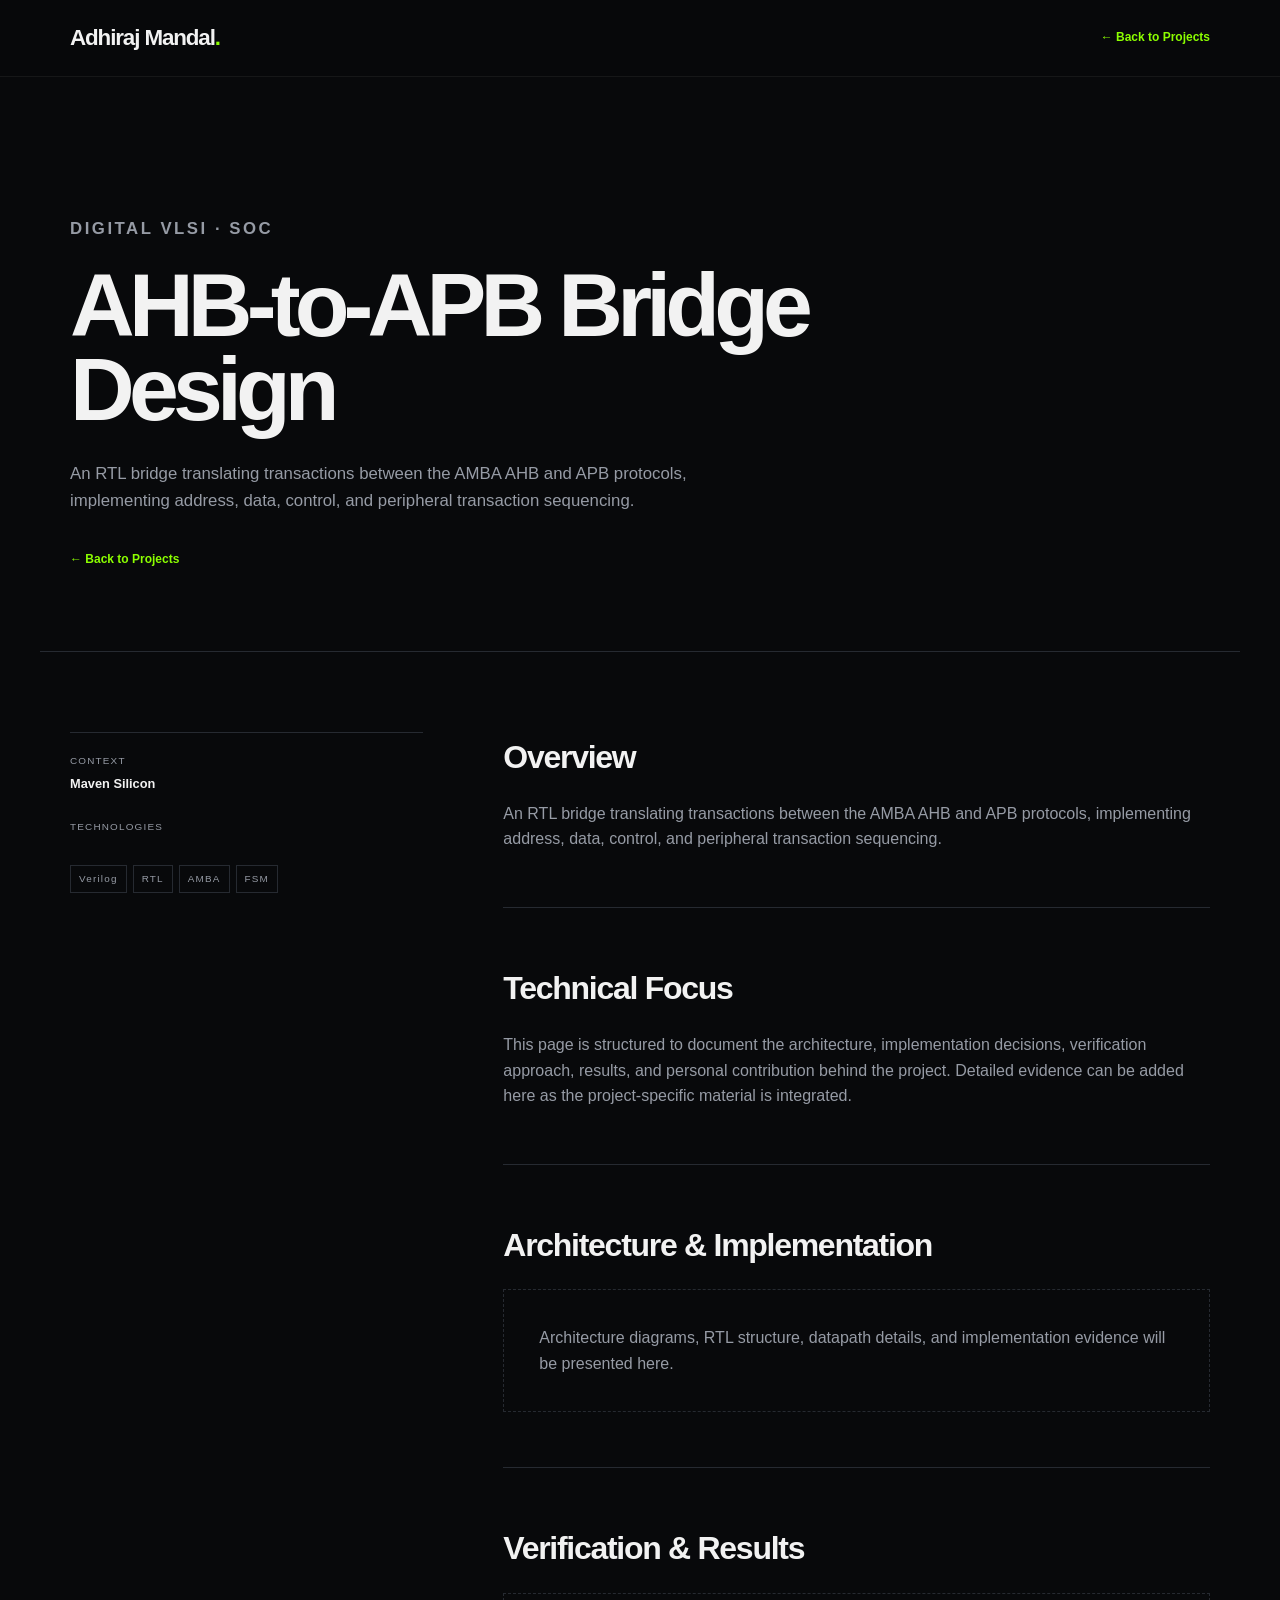
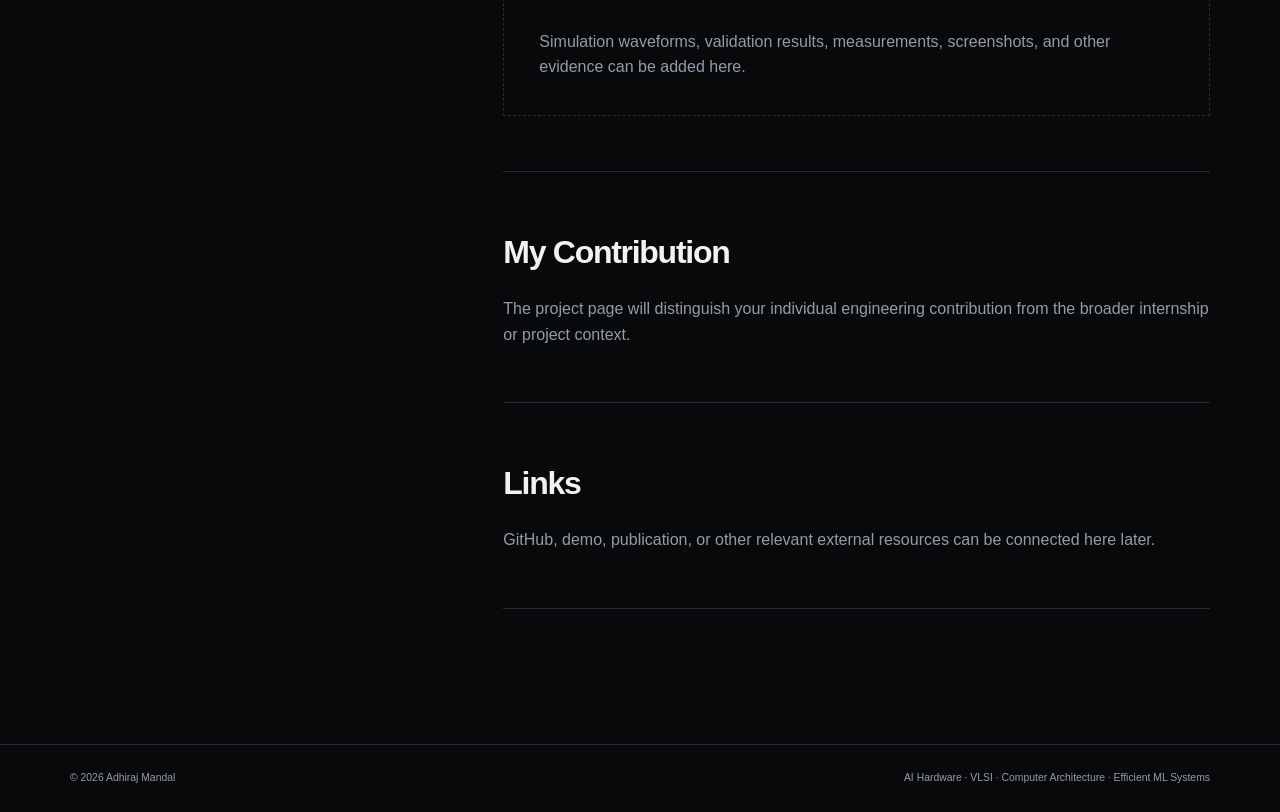
==== projects/ahb-apb-bridge.html @ ed6ca6e0 "Build final MS portfolio website" ====
<!DOCTYPE html><html lang="en"><head><meta charset="UTF-8"><meta name="viewport" content="width=device-width, initial-scale=1.0"><title>AHB-to-APB Bridge Design | Adhiraj Mandal</title><link rel="stylesheet" href="../style.css"></head><body><header class="navbar"><div class="nav-container"><a href="../index.html" class="logo">Adhiraj Mandal<span>.</span></a><a href="../index.html#projects" class="back-link" style="margin:0">← Back to Projects</a></div></header><main class="detail-main"><section class="detail-hero"><p class="detail-kicker">DIGITAL VLSI · SOC</p><h1>AHB-to-APB Bridge Design</h1><p>An RTL bridge translating transactions between the AMBA AHB and APB protocols, implementing address, data, control, and peripheral transaction sequencing.</p><a href="../index.html#projects" class="back-link">← Back to Projects</a></section><section class="detail-content"><div class="detail-grid"><aside class="detail-sidebar"><div><span>CONTEXT</span><strong>Maven Silicon</strong></div><div><span>TECHNOLOGIES</span><div class="project-tags"><span>Verilog</span><span>RTL</span><span>AMBA</span><span>FSM</span></div></div></aside><article class="detail-body"><section><h2>Overview</h2><p>An RTL bridge translating transactions between the AMBA AHB and APB protocols, implementing address, data, control, and peripheral transaction sequencing.</p></section><section><h2>Technical Focus</h2><p>This page is structured to document the architecture, implementation decisions, verification approach, results, and personal contribution behind the project. Detailed evidence can be added here as the project-specific material is integrated.</p></section><section><h2>Architecture & Implementation</h2><div class="placeholder-box">Architecture diagrams, RTL structure, datapath details, and implementation evidence will be presented here.</div></section><section><h2>Verification & Results</h2><div class="placeholder-box">Simulation waveforms, validation results, measurements, screenshots, and other evidence can be added here.</div></section><section><h2>My Contribution</h2><p>The project page will distinguish your individual engineering contribution from the broader internship or project context.</p></section><section><h2>Links</h2><p>GitHub, demo, publication, or other relevant external resources can be connected here later.</p></section></article></div></section></main><footer><div class="footer-container"><p>© 2026 Adhiraj Mandal</p><p>AI Hardware · VLSI · Computer Architecture · Efficient ML Systems</p></div></footer></body></html>
---- style.css ----
:root{--bg:#08090b;--surface:#101216;--surface-light:#16191e;--text:#f2f2f2;--muted:#969ba5;--border:#262a31;--accent:#8cff00;--max-width:1200px}*{margin:0;padding:0;box-sizing:border-box}html{scroll-behavior:smooth}body{background:var(--bg);color:var(--text);font-family:Arial,Helvetica,sans-serif;line-height:1.6}a{color:inherit;text-decoration:none}button{font:inherit}.navbar{position:fixed;top:0;width:100%;z-index:1000;background:rgba(8,9,11,.85);backdrop-filter:blur(12px);border-bottom:1px solid rgba(255,255,255,.06)}.nav-container{max-width:var(--max-width);margin:auto;height:76px;display:flex;align-items:center;justify-content:space-between;padding:0 30px}.logo{font-size:1.4rem;font-weight:800;letter-spacing:-.05em}.logo span{color:var(--accent)}.nav-links{display:flex;gap:30px}.nav-links a{color:var(--muted);font-size:.85rem;transition:color .2s ease}.nav-links a:hover{color:var(--text)}.menu-toggle{display:none;background:none;border:none;color:var(--text);font-size:1.5rem;cursor:pointer}.hero{min-height:100vh;position:relative;display:flex;align-items:center;overflow:hidden;padding:120px 30px 80px}.hero-grid{position:absolute;inset:0;opacity:.12;background-image:linear-gradient(var(--border) 1px,transparent 1px),linear-gradient(90deg,var(--border) 1px,transparent 1px);background-size:60px 60px;mask-image:linear-gradient(to bottom,black,transparent 90%)}.hero-content{max-width:var(--max-width);width:100%;margin:auto;position:relative;z-index:2}.eyebrow{color:var(--accent);font-size:.75rem;font-weight:700;letter-spacing:.16em;margin-bottom:25px}.hero h1{max-width:950px;font-size:clamp(4rem,9vw,8.5rem);line-height:.92;letter-spacing:-.07em;font-weight:800}.hero h1 span{color:var(--accent)}.hero-description{max-width:650px;margin-top:35px;color:var(--muted);font-size:1.1rem}.hero-buttons{display:flex;gap:15px;margin-top:35px}.btn{display:inline-flex;align-items:center;justify-content:center;padding:13px 22px;border:1px solid var(--border);font-size:.85rem;font-weight:700;transition:background .2s ease,color .2s ease,transform .2s ease}.btn:hover{transform:translateY(-2px)}.btn-primary{background:var(--accent);color:#050505;border-color:var(--accent)}.btn-primary:hover{background:#a4ff33}.btn-secondary{background:transparent}.btn-secondary:hover{background:var(--surface-light)}.hero-tags{display:flex;flex-wrap:wrap;gap:8px;margin-top:45px}.hero-tags span{padding:6px 11px;border:1px solid var(--border);color:var(--muted);font-size:.72rem}.scroll-indicator{position:absolute;bottom:35px;right:30px;display:flex;align-items:center;gap:12px;color:var(--muted);font-size:.65rem;letter-spacing:.12em}.scroll-line{width:50px;height:1px;background:var(--border)}.section{max-width:var(--max-width);margin:auto;padding:130px 30px}.section-label{display:flex;align-items:center;gap:12px;color:var(--muted);font-size:.7rem;font-weight:700;letter-spacing:.15em;margin-bottom:55px}.section-label span{color:var(--accent)}.section-header{max-width:850px;margin-bottom:60px}.section-header h2,.about-heading h2{font-size:clamp(2.5rem,5vw,5rem);line-height:1;letter-spacing:-.055em}.section-header h2 span,.about-heading h2 span{color:var(--accent)}.section-header p{color:var(--muted);margin-top:25px;max-width:650px}.about-content{display:grid;grid-template-columns:1.2fr 1fr;gap:100px}.about-text{color:var(--muted);max-width:560px}.about-text p{margin-bottom:25px}.projects-grid{display:grid;grid-template-columns:repeat(3,1fr);gap:15px}.project-card{min-height:500px;padding:30px;background:var(--surface);border:1px solid var(--border);display:flex;flex-direction:column;cursor:pointer;transition:transform .25s ease,border-color .25s ease,background .25s ease}.project-card:hover{transform:translateY(-5px);border-color:#444a53;background:var(--surface-light)}.project-number{color:var(--muted);font-size:.7rem;margin-bottom:55px}.project-category{color:var(--accent);font-size:.65rem;font-weight:700;letter-spacing:.12em;margin-bottom:15px}.project-card h3{font-size:1.8rem;line-height:1.05;letter-spacing:-.04em}.project-card p{color:var(--muted);margin-top:18px;font-size:.9rem}.project-tags{display:flex;flex-wrap:wrap;gap:6px;margin-top:auto;padding-top:30px}.project-tags span{padding:5px 8px;border:1px solid var(--border);color:var(--muted);font-size:.65rem}.project-footer{display:flex;justify-content:space-between;align-items:center;gap:10px;margin-top:25px;color:var(--muted);font-size:.68rem}.text-link{color:var(--text);font-size:.75rem;font-weight:700}.project-card:hover .text-link{color:var(--accent)}.research-section{max-width:none;border-top:1px solid var(--border);border-bottom:1px solid var(--border);padding-left:max(30px,calc((100vw - var(--max-width))/2 + 30px));padding-right:max(30px,calc((100vw - var(--max-width))/2 + 30px))}.research-list{display:flex;flex-direction:column}.research-entry{display:grid;grid-template-columns:1fr 1fr;gap:100px;padding:80px 0;border-top:1px solid var(--border)}.research-entry:first-child{border-top:0}.research-kicker,.experience-kicker{color:var(--muted);font-size:.7rem;font-weight:700;letter-spacing:.14em;margin-bottom:15px}.research-intro h2{font-size:clamp(4rem,8vw,8rem);line-height:.9;letter-spacing:-.07em}.research-intro h2 span{color:var(--accent)}.research-intro h3{max-width:650px;margin-top:25px;font-size:1.4rem;line-height:1.2}.research-details{max-width:550px}.research-details>p{color:var(--muted);margin-bottom:40px}.research-meta{display:grid;grid-template-columns:repeat(3,1fr);gap:20px;margin-bottom:40px}.research-meta div{display:flex;flex-direction:column;gap:6px}.research-meta span{color:var(--muted);font-size:.6rem;letter-spacing:.1em}.research-meta strong{font-size:.75rem}.research-actions{display:flex;align-items:center;gap:25px;flex-wrap:wrap}.publication-note{color:var(--muted);font-size:.68rem}.timeline{border-top:1px solid var(--border)}.timeline-item{display:grid;grid-template-columns:100px 30px 1fr;gap:20px;padding:45px 0;border-bottom:1px solid var(--border)}.timeline-year{color:var(--muted);font-size:.72rem;font-weight:700}.timeline-marker{position:relative}.timeline-marker:before{content:"";position:absolute;top:7px;left:8px;width:7px;height:7px;background:var(--accent)}.timeline-marker:after{content:"";position:absolute;top:14px;bottom:-66px;left:11px;width:1px;background:var(--border)}.timeline-item:last-child .timeline-marker:after{display:none}.timeline-content{max-width:800px}.timeline-content h3{font-size:2rem;line-height:1;letter-spacing:-.04em}.timeline-content>p:not(.experience-kicker){color:var(--muted);margin-top:18px}.experience-projects{display:flex;flex-wrap:wrap;gap:15px;margin-top:25px}.experience-projects a{color:var(--text);font-size:.72rem;border-bottom:1px solid var(--border);padding-bottom:4px}.experience-projects a:hover{color:var(--accent);border-color:var(--accent)}.academic-profile{display:grid;grid-template-columns:repeat(4,1fr);border-top:1px solid var(--border);border-bottom:1px solid var(--border);margin-bottom:55px}.metric{padding:35px 25px;border-right:1px solid var(--border)}.metric:last-child{border-right:0}.metric strong{display:block;font-size:3.2rem;line-height:1;letter-spacing:-.06em}.metric strong span{font-size:1.4rem;color:var(--muted)}.metric label{display:block;margin-top:18px;color:var(--accent);font-size:.7rem;font-weight:700;letter-spacing:.12em}.metric small{display:block;margin-top:6px;color:var(--muted);font-size:.68rem}.achievement-list{border-top:1px solid var(--border)}.achievement-row{display:grid;grid-template-columns:70px 1fr;gap:20px;padding:28px 0;border-bottom:1px solid var(--border)}.achievement-row>span{color:var(--accent);font-size:.7rem}.achievement-row h3{font-size:1.25rem}.achievement-row p{color:var(--muted);font-size:.82rem;margin-top:5px}.contact-section{min-height:80vh;display:flex;flex-direction:column;justify-content:center}.contact-content{max-width:900px}.contact-kicker{color:var(--accent);font-size:.7rem;font-weight:700;letter-spacing:.15em;margin-bottom:25px}.contact-content h2{font-size:clamp(3rem,7vw,7rem);line-height:.95;letter-spacing:-.065em}.contact-content h2 span{color:var(--accent)}.contact-content>p:not(.contact-kicker){max-width:600px;color:var(--muted);margin-top:30px}.contact-links{display:flex;gap:35px;margin-top:45px}.contact-link{font-size:.8rem;font-weight:700;border-bottom:1px solid var(--border);padding-bottom:5px;transition:color .2s ease}.contact-link:hover{color:var(--accent)}footer{border-top:1px solid var(--border)}.footer-container{max-width:var(--max-width);margin:auto;padding:25px 30px;display:flex;justify-content:space-between;color:var(--muted);font-size:.65rem}.section{opacity:0;transform:translateY(20px);transition:opacity .7s ease,transform .7s ease}.section.visible{opacity:1;transform:none}
/* detail pages */.detail-main{padding-top:76px}.detail-hero{max-width:var(--max-width);margin:auto;padding:110px 30px 80px;border-bottom:1px solid var(--border)}.detail-kicker{color:var(--accent);font-size:.7rem;font-weight:700;letter-spacing:.15em;margin-bottom:20px}.detail-hero h1{max-width:1000px;font-size:clamp(3.2rem,7vw,7rem);line-height:.94;letter-spacing:-.065em}.detail-hero p{max-width:720px;color:var(--muted);font-size:1.05rem;margin-top:30px}.detail-content{max-width:var(--max-width);margin:auto;padding:80px 30px}.detail-grid{display:grid;grid-template-columns:1fr 2fr;gap:80px}.detail-sidebar{border-top:1px solid var(--border);padding-top:20px}.detail-sidebar div{margin-bottom:25px}.detail-sidebar span{display:block;color:var(--muted);font-size:.62rem;letter-spacing:.12em}.detail-sidebar strong{display:block;margin-top:5px;font-size:.8rem}.detail-body section{padding:0 0 55px;margin-bottom:55px;border-bottom:1px solid var(--border)}.detail-body h2{font-size:2rem;letter-spacing:-.04em;margin-bottom:18px}.detail-body p,.detail-body li{color:var(--muted)}.detail-body ul{padding-left:20px}.back-link{display:inline-block;margin-top:35px;color:var(--accent);font-size:.75rem;font-weight:700}.placeholder-box{padding:35px;border:1px dashed var(--border);color:var(--muted)}
@media(max-width:900px){.nav-links{display:none;position:absolute;top:76px;left:0;right:0;background:rgba(8,9,11,.97);padding:25px 30px;border-bottom:1px solid var(--border);flex-direction:column;gap:18px}.nav-links.mobile-open{display:flex}.menu-toggle{display:block}.about-content,.research-entry,.detail-grid{grid-template-columns:1fr;gap:50px}.projects-grid{grid-template-columns:1fr}.project-card{min-height:400px}.academic-profile{grid-template-columns:1fr 1fr}.metric:nth-child(2){border-right:0}.metric{border-bottom:1px solid var(--border)}.timeline-item{grid-template-columns:65px 25px 1fr}.research-meta{grid-template-columns:1fr}.footer-container{gap:10px;flex-direction:column}}
@media(max-width:600px){.nav-container{padding:0 20px}.hero{padding-left:20px;padding-right:20px}.hero h1{font-size:clamp(3.3rem,15vw,5rem)}.hero-buttons{flex-direction:column;align-items:stretch}.section{padding:90px 20px}.section-label{margin-bottom:40px}.contact-links{flex-direction:column;gap:20px;align-items:flex-start}.footer-container{padding-left:20px;padding-right:20px}.scroll-indicator{display:none}.academic-profile{grid-template-columns:1fr}.metric{border-right:0}.timeline-item{grid-template-columns:1fr;padding:35px 0}.timeline-marker{display:none}.timeline-year{margin-bottom:-8px}.detail-hero,.detail-content{padding-left:20px;padding-right:20px}}
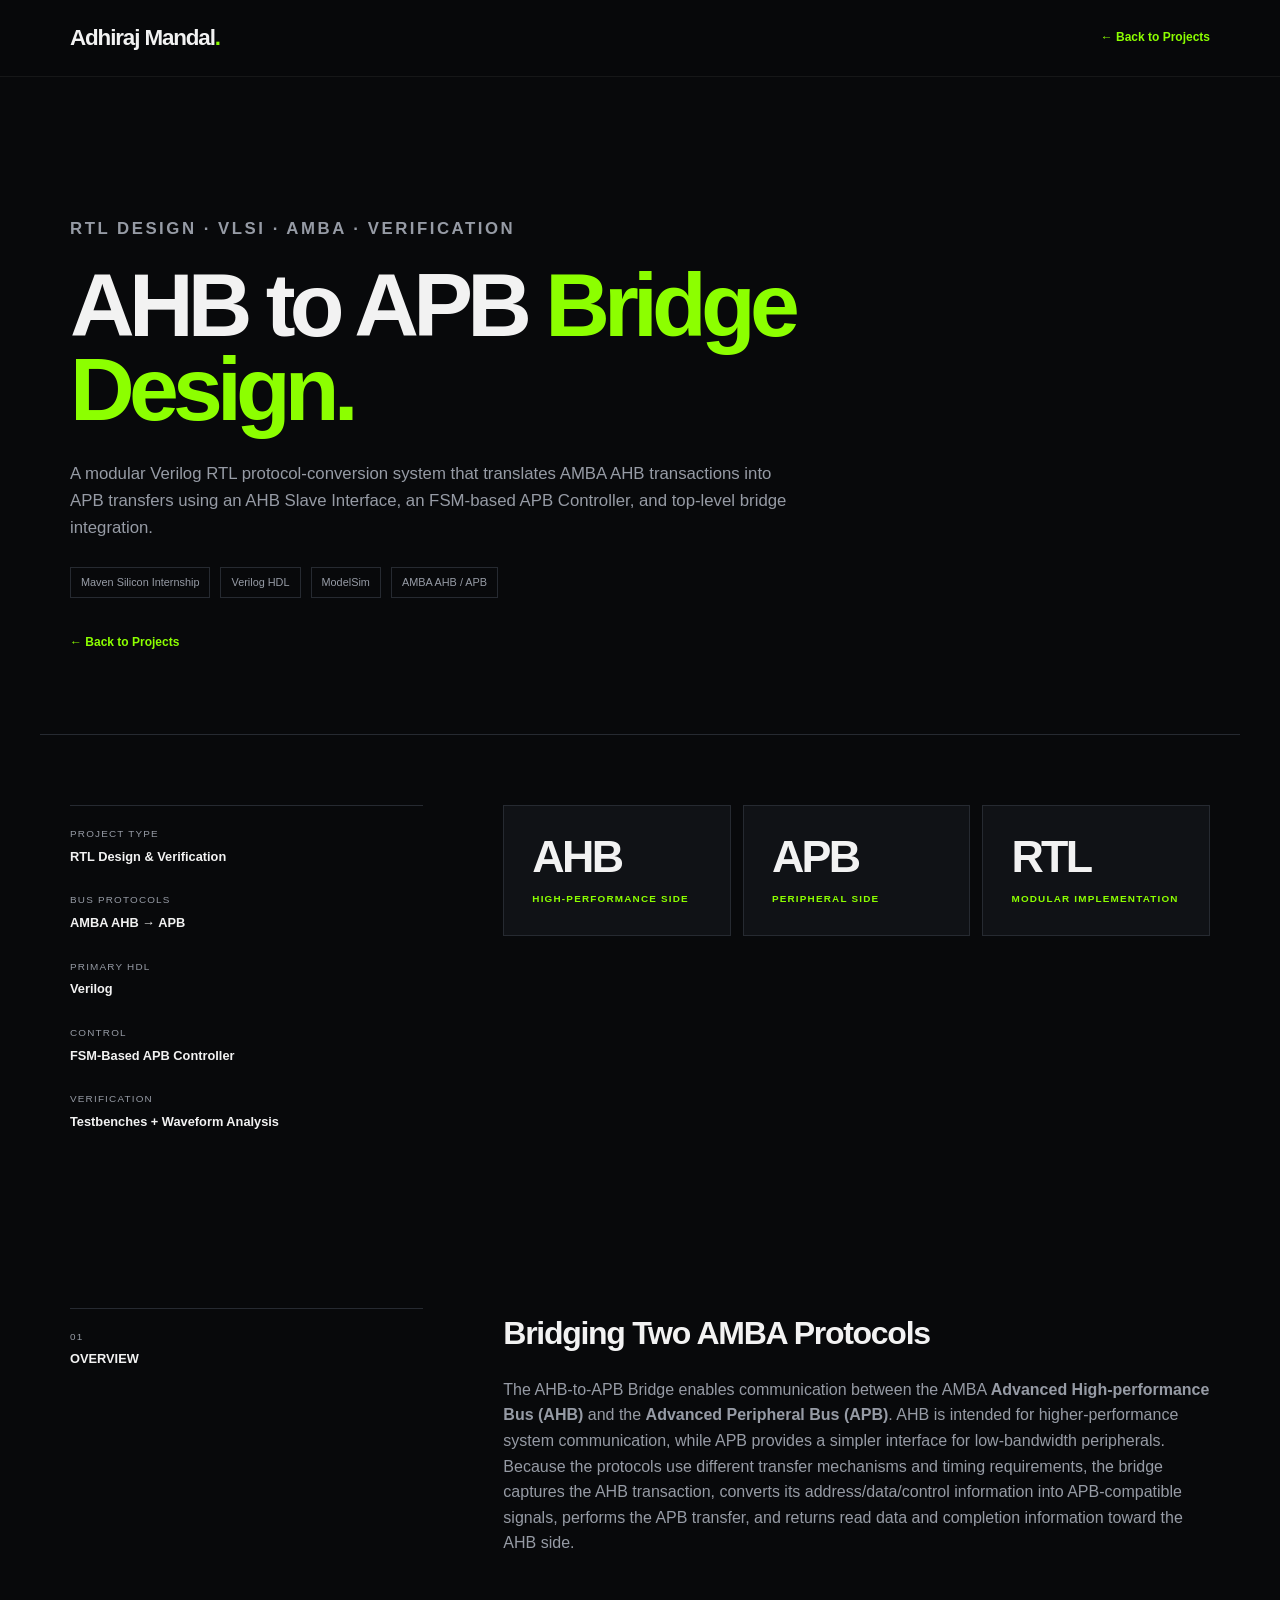
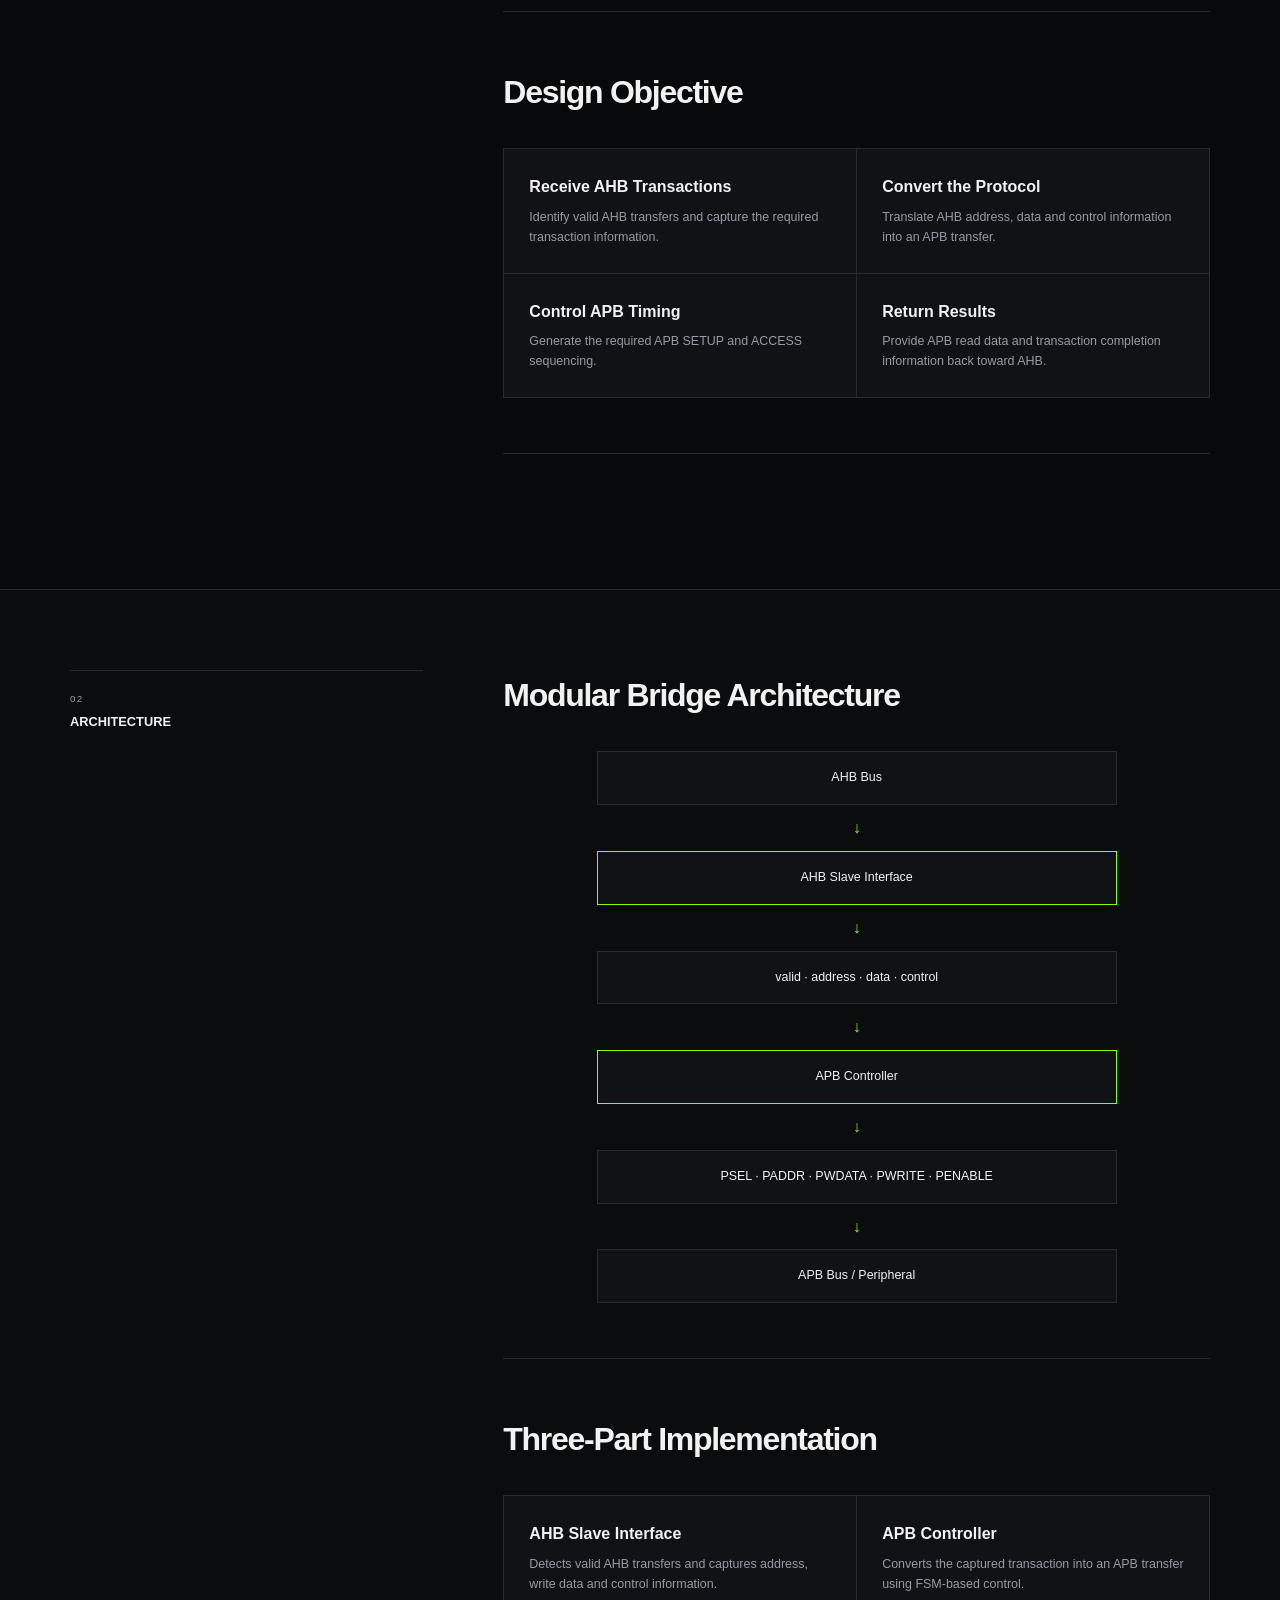
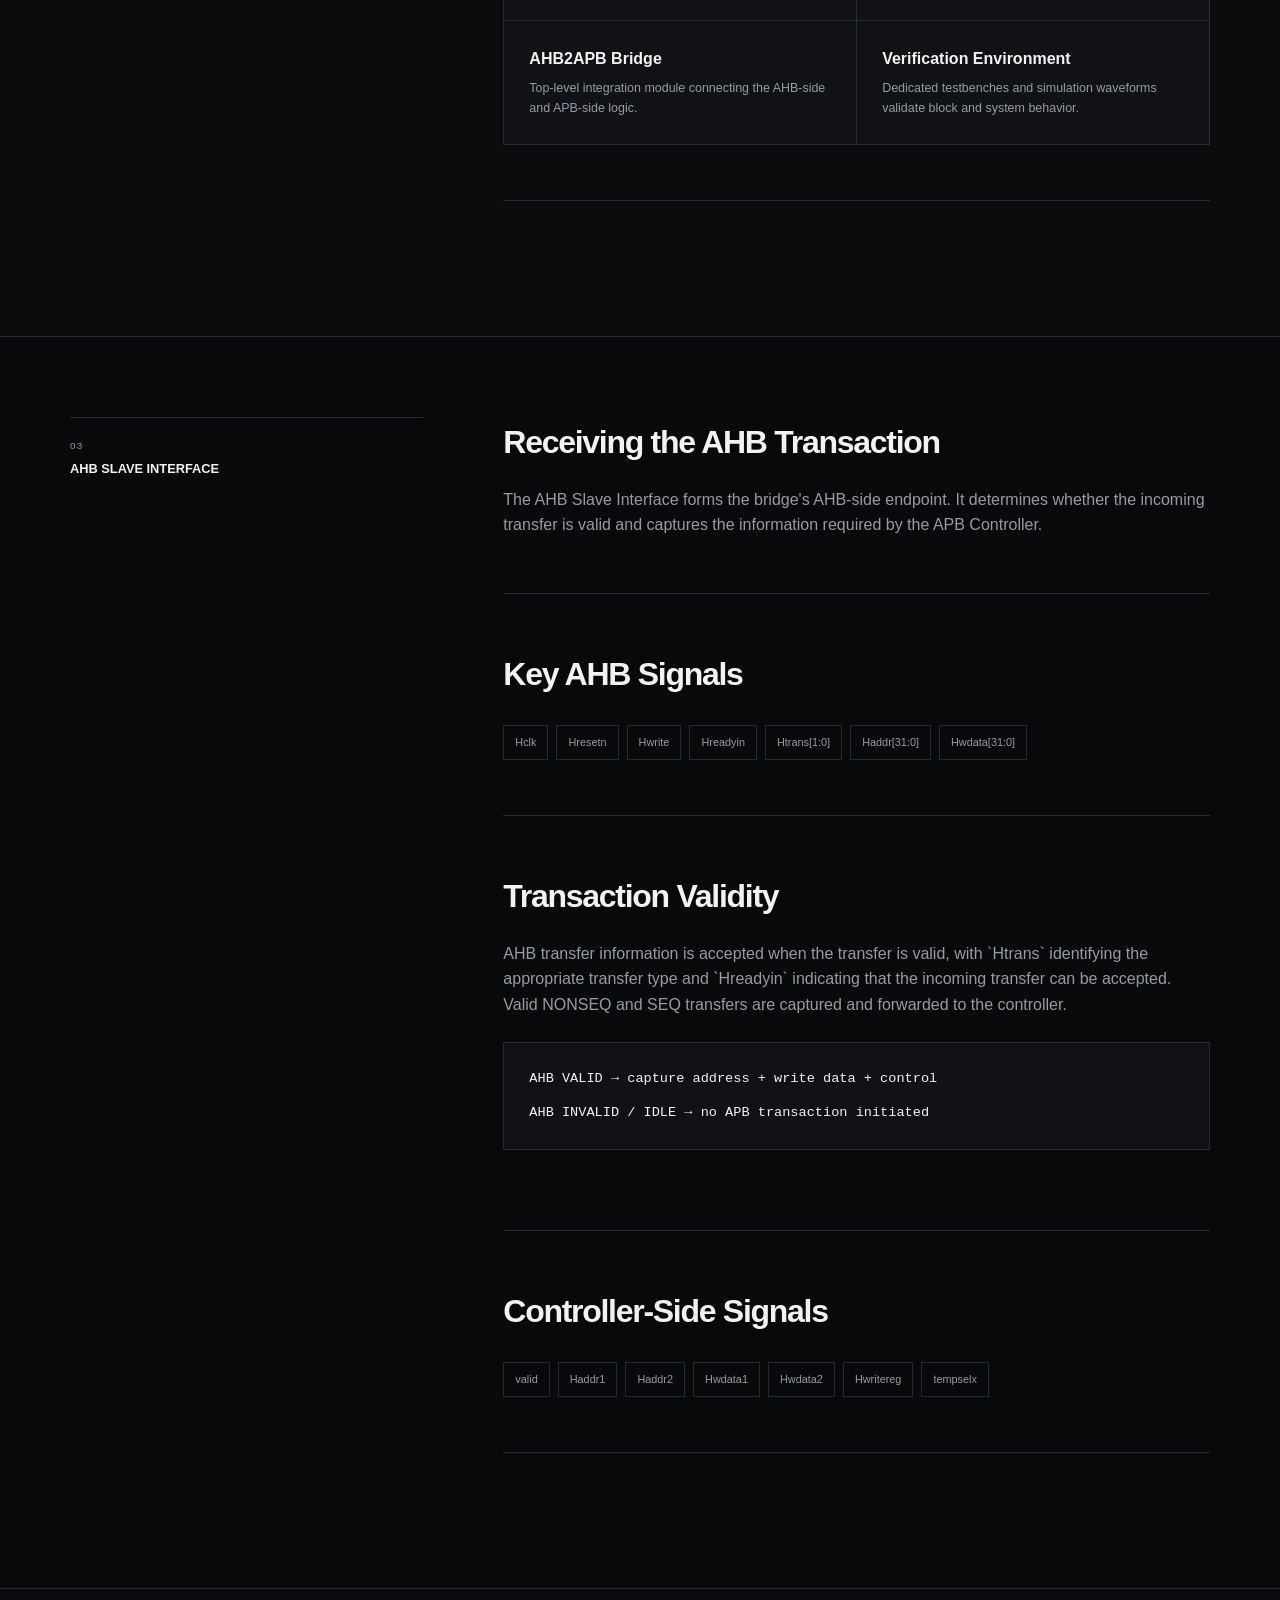
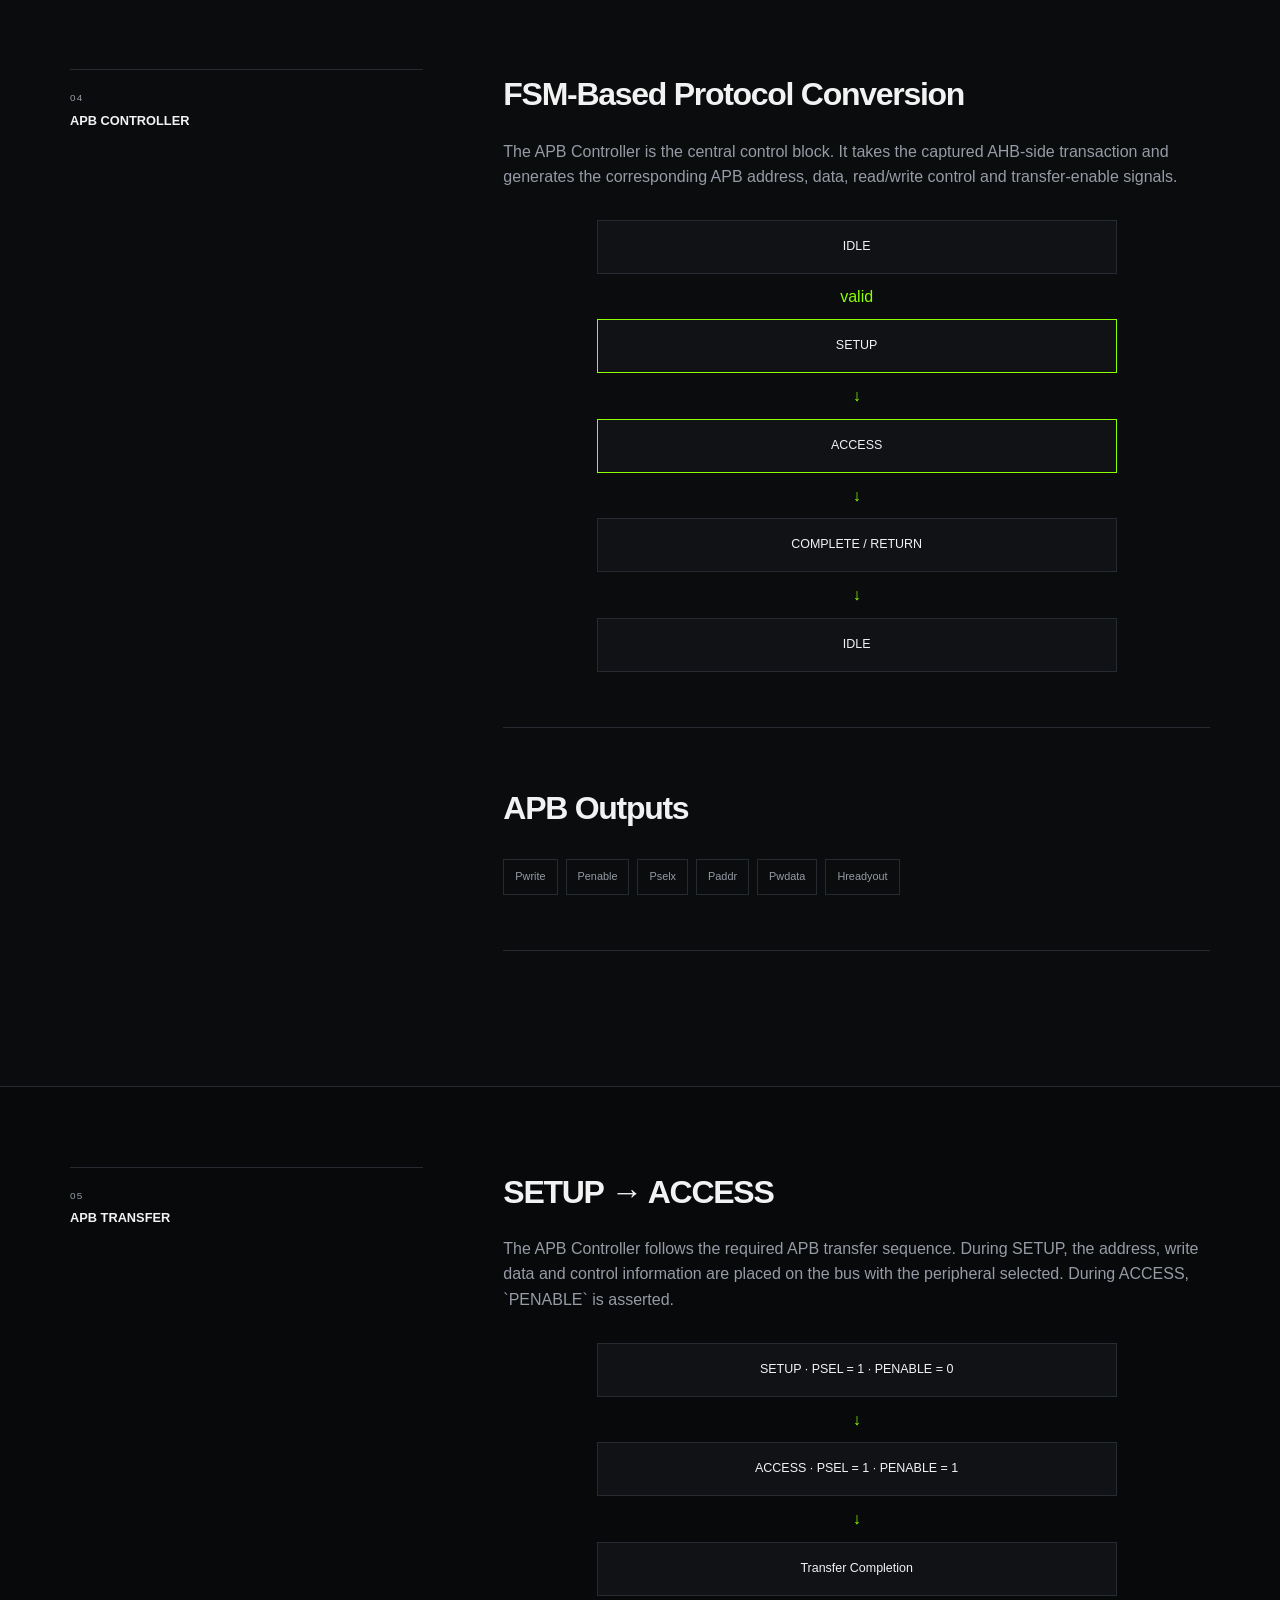
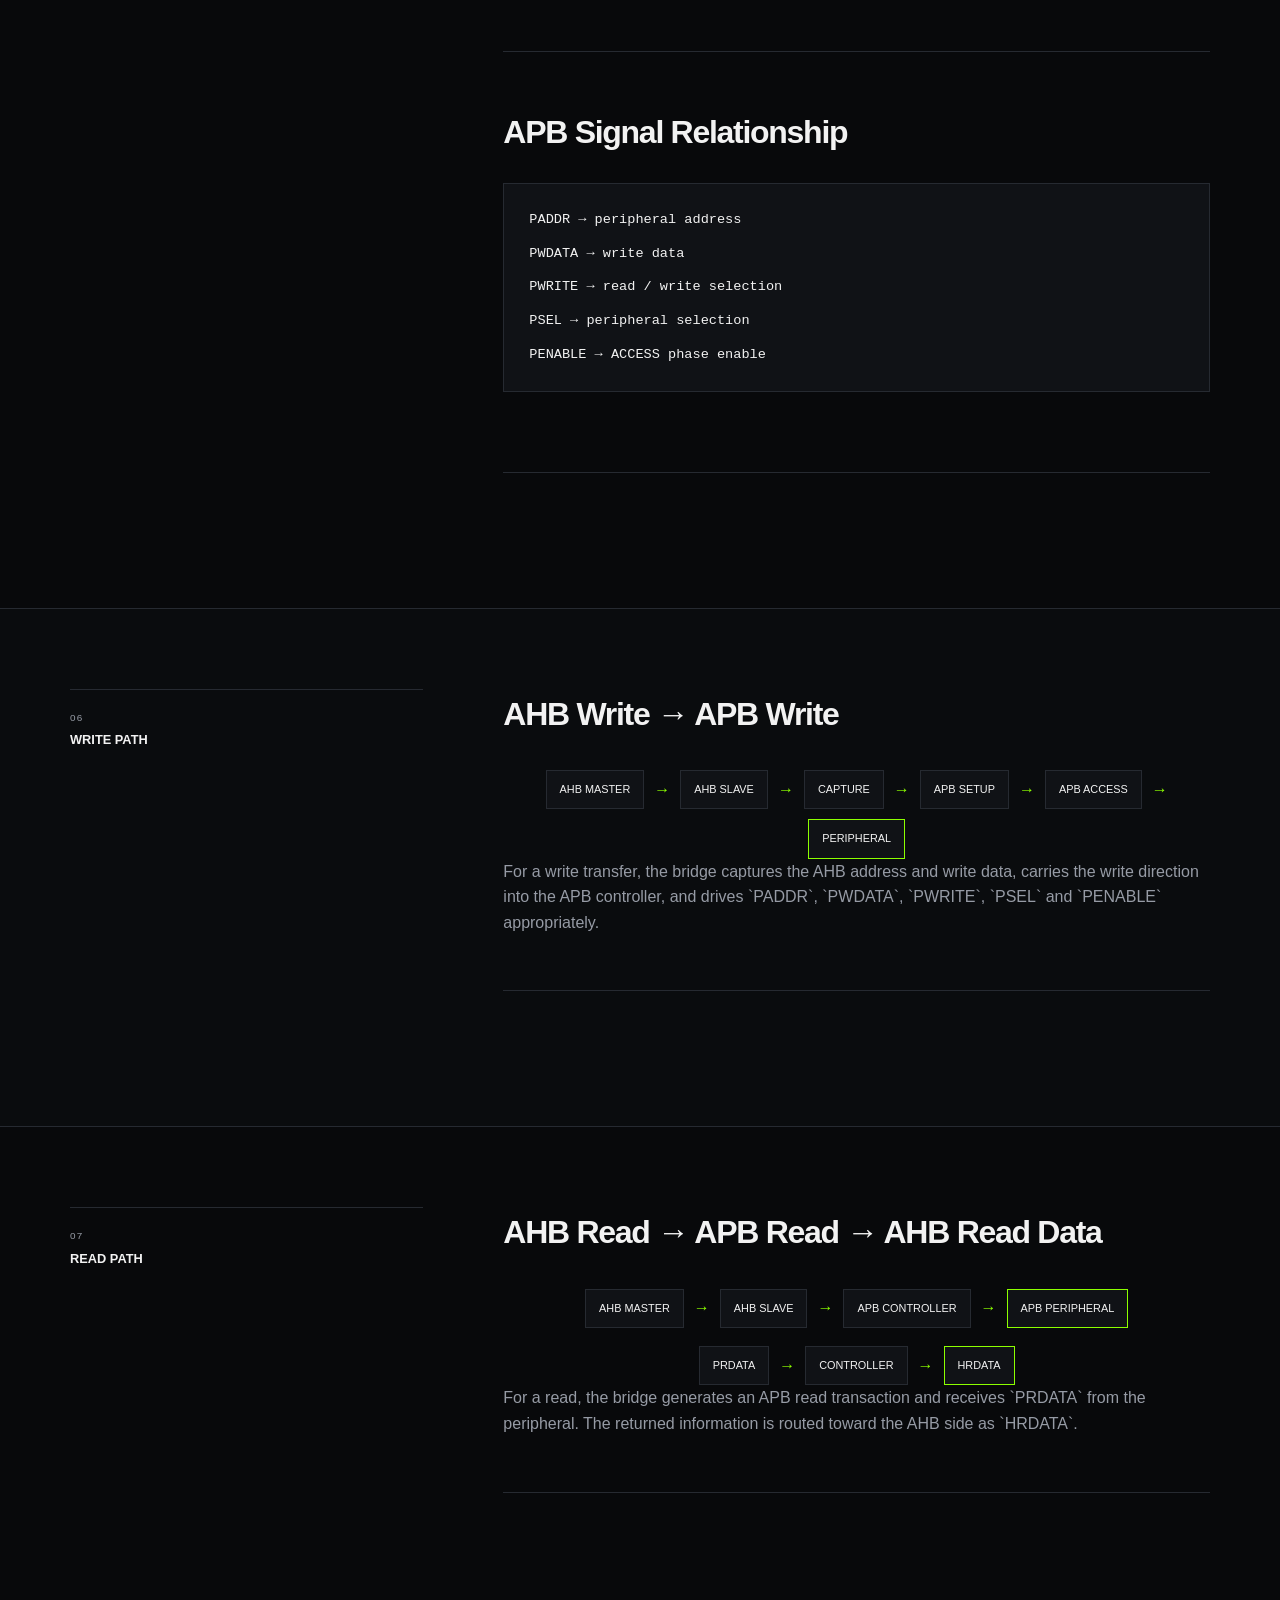
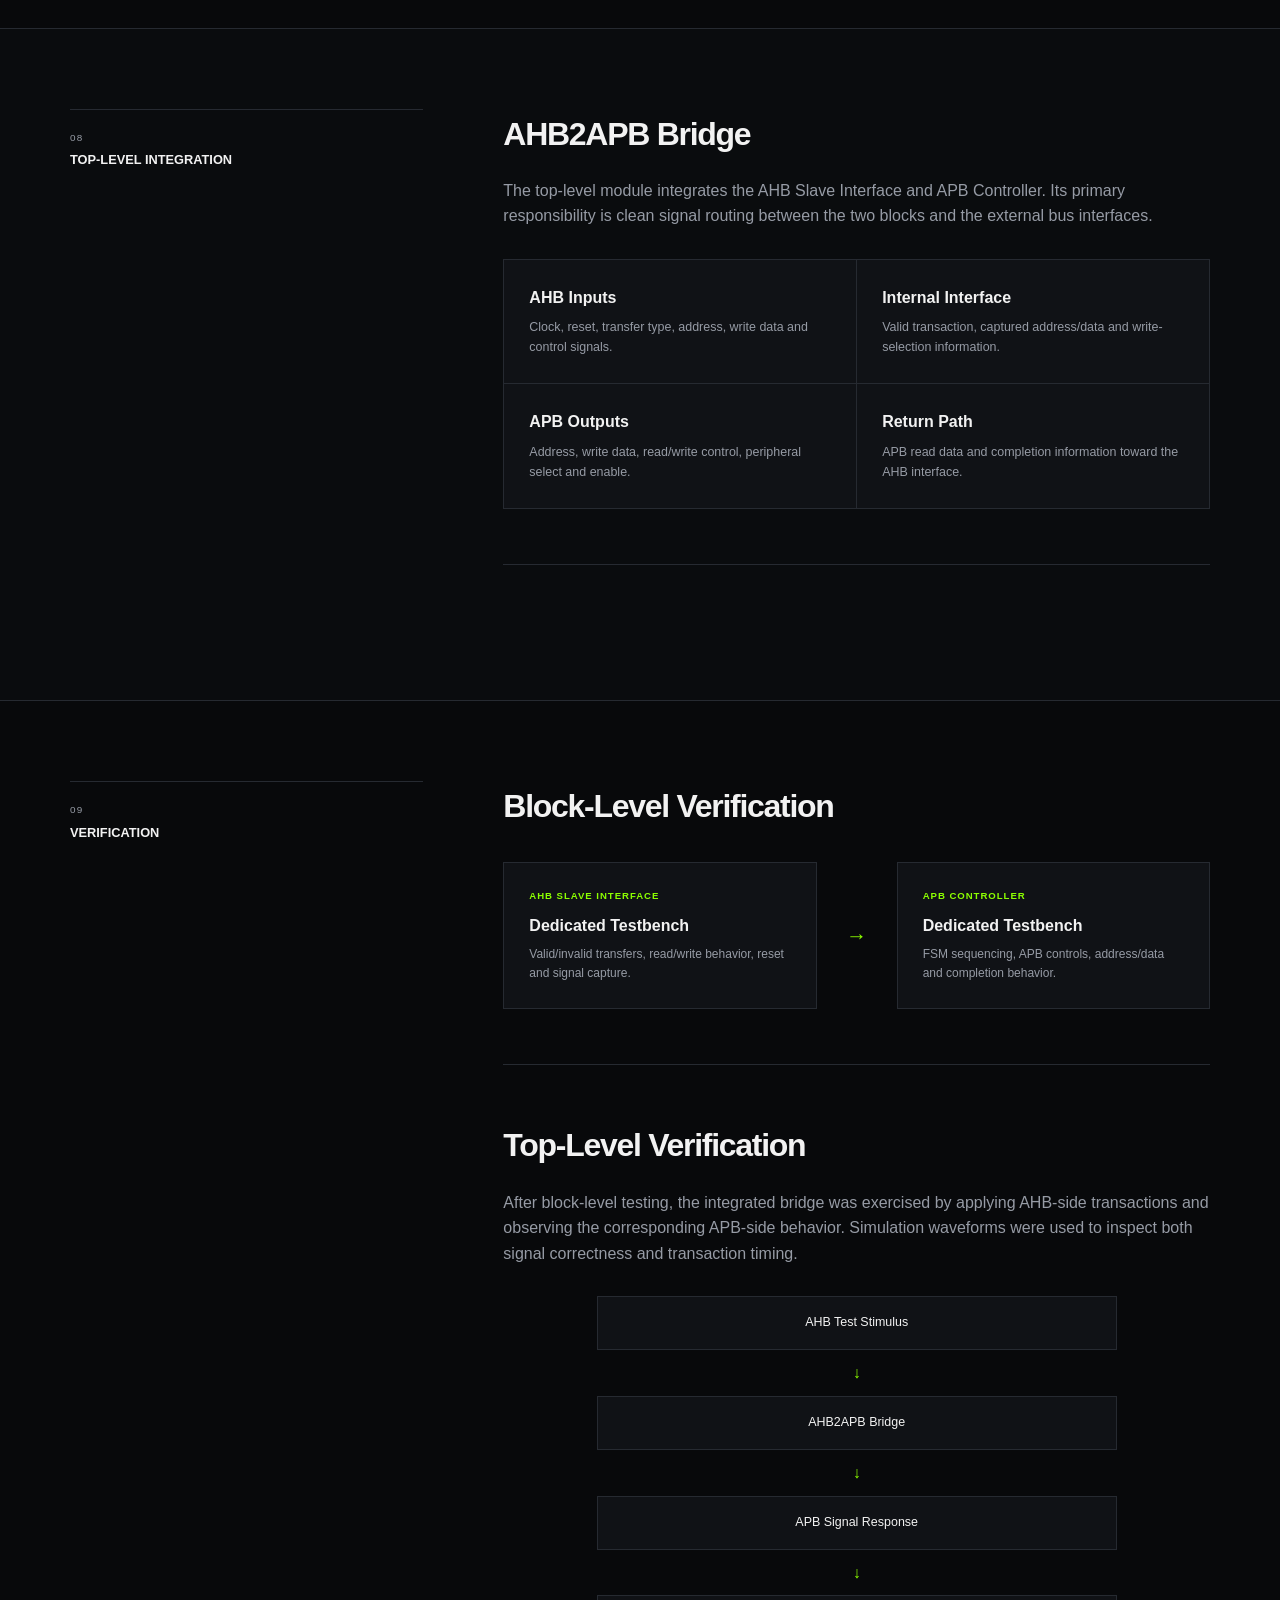
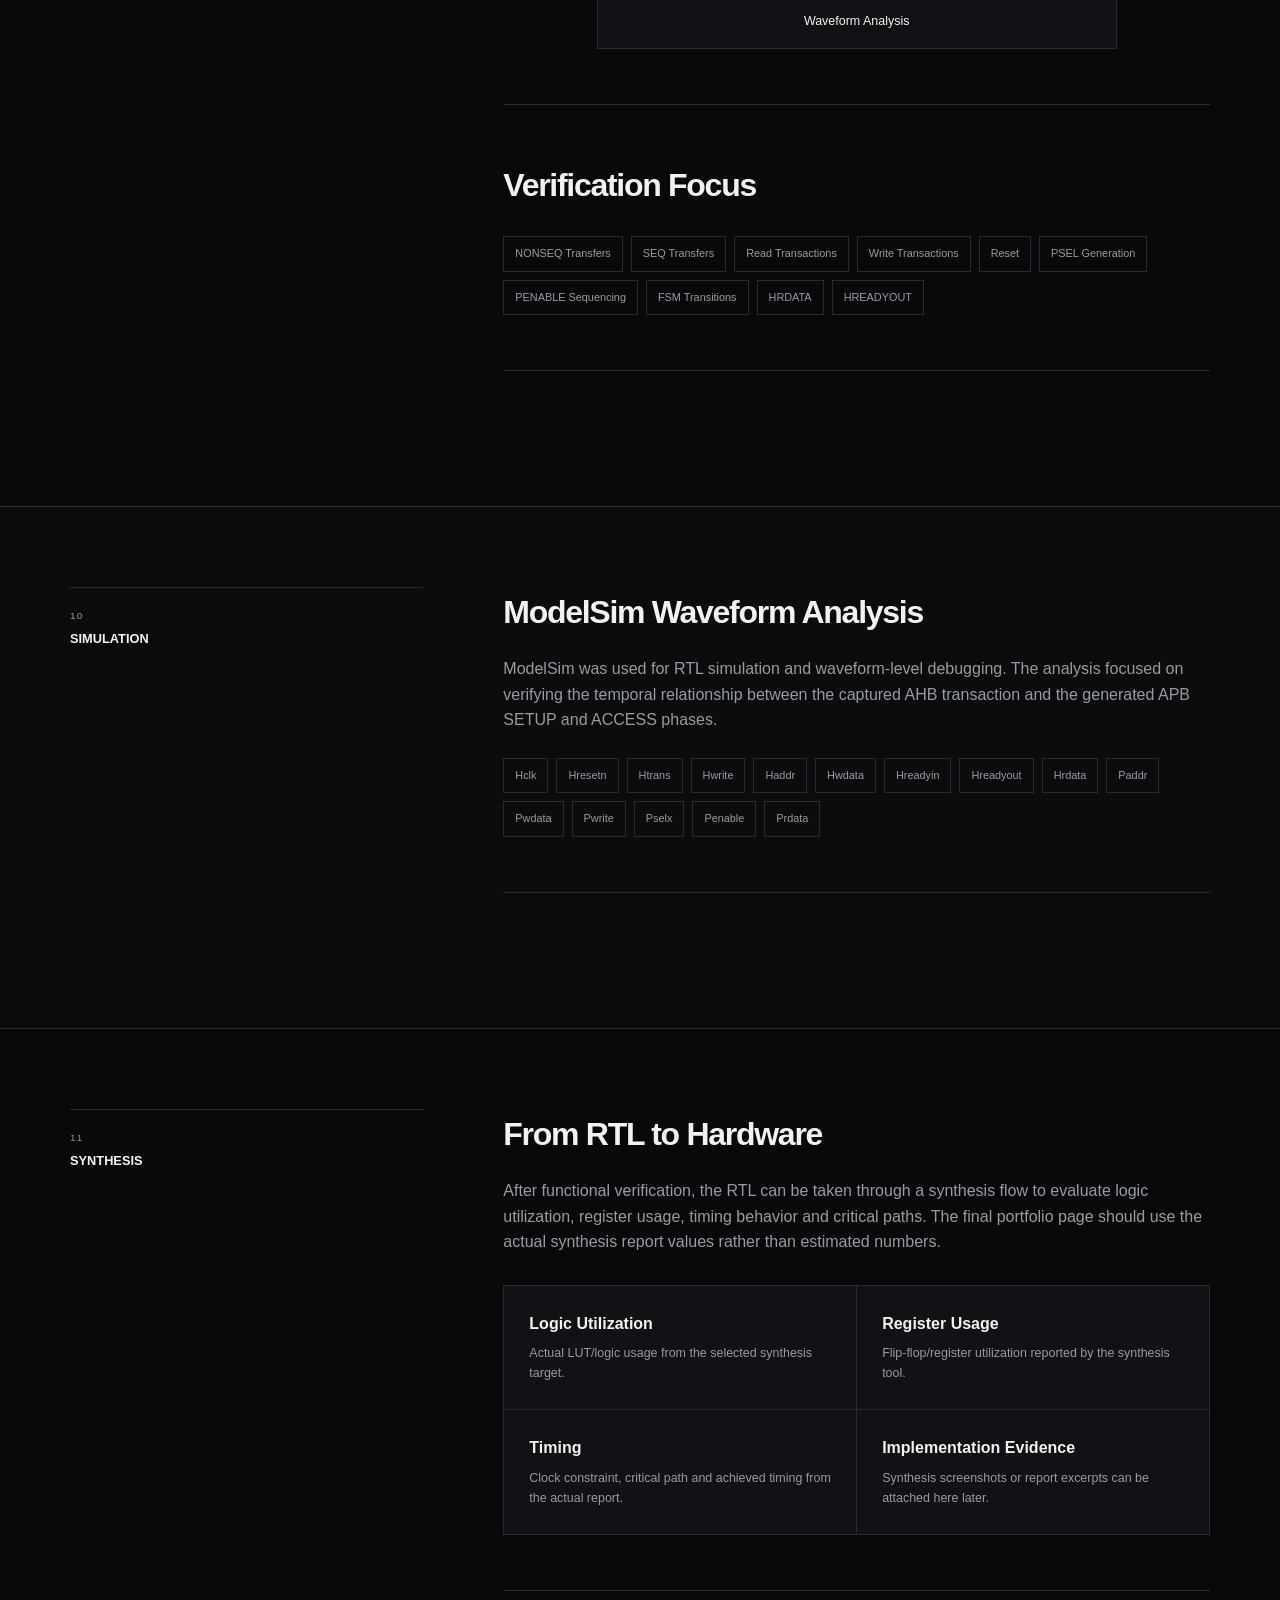
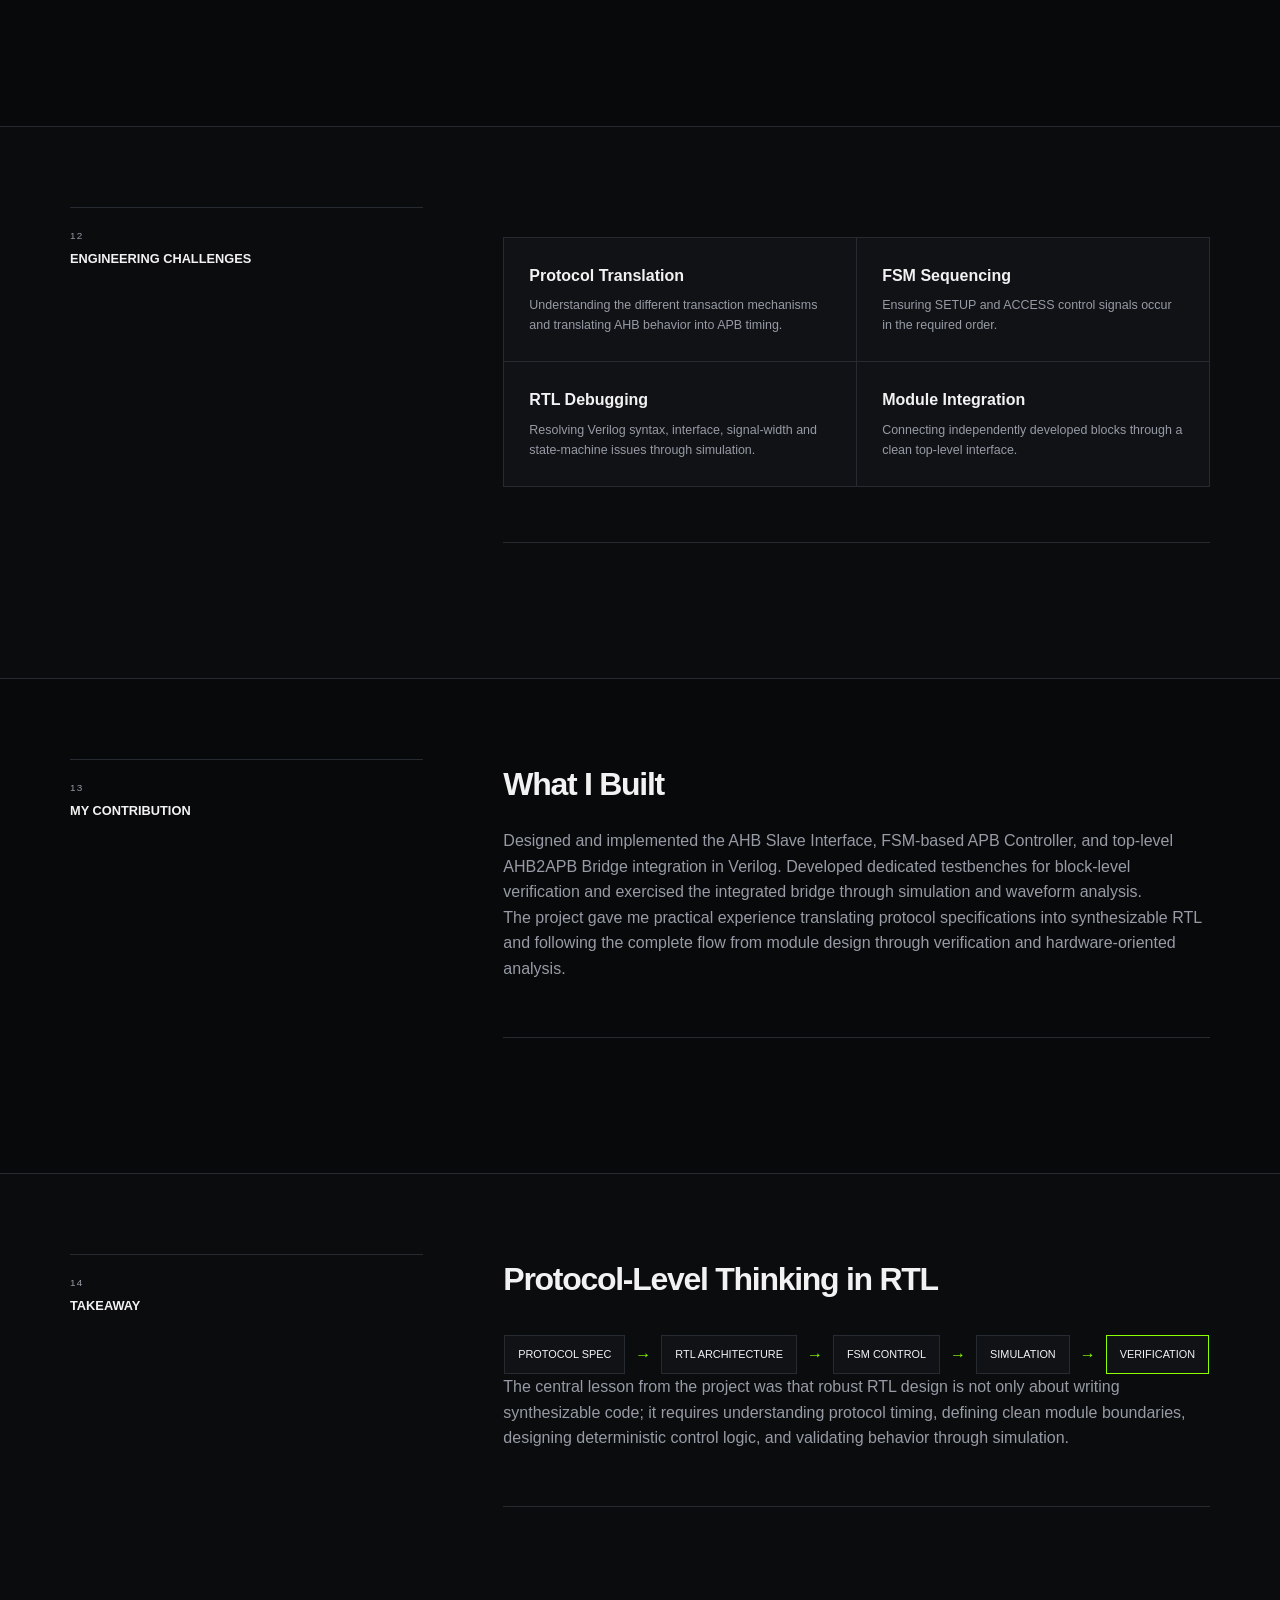
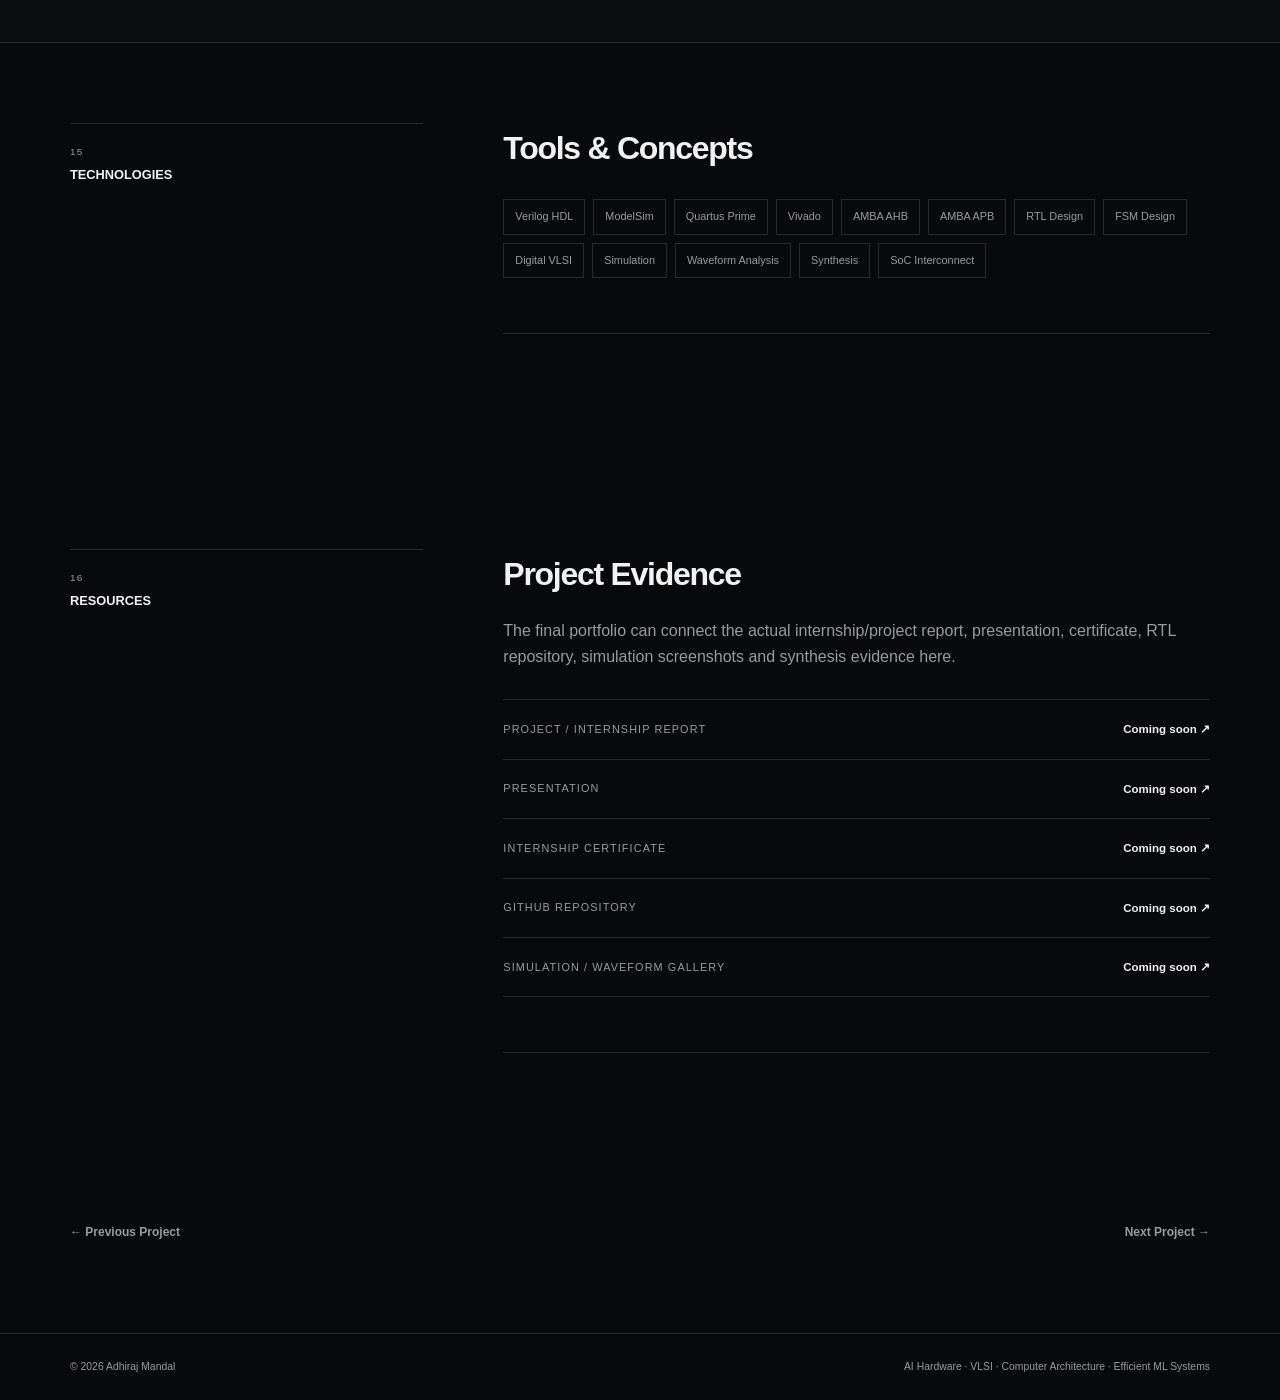
==== commit 9c78b53e: "Complete MS portfolio website" ====
--- a/projects/ahb-apb-bridge.html
+++ b/projects/ahb-apb-bridge.html
@@ -1 +1,512 @@
-<!DOCTYPE html><html lang="en"><head><meta charset="UTF-8"><meta name="viewport" content="width=device-width, initial-scale=1.0"><title>AHB-to-APB Bridge Design | Adhiraj Mandal</title><link rel="stylesheet" href="../style.css"></head><body><header class="navbar"><div class="nav-container"><a href="../index.html" class="logo">Adhiraj Mandal<span>.</span></a><a href="../index.html#projects" class="back-link" style="margin:0">← Back to Projects</a></div></header><main class="detail-main"><section class="detail-hero"><p class="detail-kicker">DIGITAL VLSI · SOC</p><h1>AHB-to-APB Bridge Design</h1><p>An RTL bridge translating transactions between the AMBA AHB and APB protocols, implementing address, data, control, and peripheral transaction sequencing.</p><a href="../index.html#projects" class="back-link">← Back to Projects</a></section><section class="detail-content"><div class="detail-grid"><aside class="detail-sidebar"><div><span>CONTEXT</span><strong>Maven Silicon</strong></div><div><span>TECHNOLOGIES</span><div class="project-tags"><span>Verilog</span><span>RTL</span><span>AMBA</span><span>FSM</span></div></div></aside><article class="detail-body"><section><h2>Overview</h2><p>An RTL bridge translating transactions between the AMBA AHB and APB protocols, implementing address, data, control, and peripheral transaction sequencing.</p></section><section><h2>Technical Focus</h2><p>This page is structured to document the architecture, implementation decisions, verification approach, results, and personal contribution behind the project. Detailed evidence can be added here as the project-specific material is integrated.</p></section><section><h2>Architecture & Implementation</h2><div class="placeholder-box">Architecture diagrams, RTL structure, datapath details, and implementation evidence will be presented here.</div></section><section><h2>Verification & Results</h2><div class="placeholder-box">Simulation waveforms, validation results, measurements, screenshots, and other evidence can be added here.</div></section><section><h2>My Contribution</h2><p>The project page will distinguish your individual engineering contribution from the broader internship or project context.</p></section><section><h2>Links</h2><p>GitHub, demo, publication, or other relevant external resources can be connected here later.</p></section></article></div></section></main><footer><div class="footer-container"><p>© 2026 Adhiraj Mandal</p><p>AI Hardware · VLSI · Computer Architecture · Efficient ML Systems</p></div></footer></body></html>+<!DOCTYPE html>
+<html lang="en">
+<head>
+    <meta charset="UTF-8">
+    <meta name="viewport" content="width=device-width, initial-scale=1.0">
+    <meta name="description" content="AHB to APB Bridge Design — Adhiraj Mandal.">
+    <title>AHB to APB Bridge Design | Adhiraj Mandal</title>
+    <link rel="stylesheet" href="../style.css">
+</head>
+<body>
+
+<header class="navbar">
+    <div class="nav-container">
+        <a href="../index.html" class="logo">Adhiraj Mandal<span>.</span></a>
+        <a href="../index.html#projects" class="back-link" style="margin:0">← Back to Projects</a>
+    </div>
+</header>
+
+<main class="detail-main">
+
+<section class="detail-hero">
+    <p class="detail-kicker">RTL DESIGN · VLSI · AMBA · VERIFICATION</p>
+    <h1>AHB to APB <span style="color:var(--accent)">Bridge Design.</span></h1>
+    <p>
+        A modular Verilog RTL protocol-conversion system that translates AMBA AHB transactions
+        into APB transfers using an AHB Slave Interface, an FSM-based APB Controller, and
+        top-level bridge integration.
+    </p>
+    <div class="detail-hero-meta">
+        <span>Maven Silicon Internship</span>
+        <span>Verilog HDL</span>
+        <span>ModelSim</span>
+        <span>AMBA AHB / APB</span>
+    </div>
+    <a href="../index.html#projects" class="back-link">← Back to Projects</a>
+</section>
+
+<section class="detail-content detail-highlight-section">
+    <div class="detail-grid">
+        <aside class="detail-sidebar">
+            <div><span>PROJECT TYPE</span><strong>RTL Design & Verification</strong></div>
+            <div><span>BUS PROTOCOLS</span><strong>AMBA AHB → APB</strong></div>
+            <div><span>PRIMARY HDL</span><strong>Verilog</strong></div>
+            <div><span>CONTROL</span><strong>FSM-Based APB Controller</strong></div>
+            <div><span>VERIFICATION</span><strong>Testbenches + Waveform Analysis</strong></div>
+        </aside>
+        <article class="detail-body">
+            <div class="metric-callout-grid">
+                <div class="metric-callout"><strong>AHB</strong><span>HIGH-PERFORMANCE SIDE</span></div>
+                <div class="metric-callout"><strong>APB</strong><span>PERIPHERAL SIDE</span></div>
+                <div class="metric-callout"><strong>RTL</strong><span>MODULAR IMPLEMENTATION</span></div>
+            </div>
+        </article>
+    </div>
+</section>
+
+<section class="detail-content">
+    <div class="detail-grid">
+        <aside class="detail-sidebar"><div><span>01</span><strong>OVERVIEW</strong></div></aside>
+        <article class="detail-body">
+            <section>
+                <h2>Bridging Two AMBA Protocols</h2>
+                <p>
+                    The AHB-to-APB Bridge enables communication between the AMBA
+                    <strong>Advanced High-performance Bus (AHB)</strong> and the
+                    <strong>Advanced Peripheral Bus (APB)</strong>. AHB is intended for
+                    higher-performance system communication, while APB provides a simpler
+                    interface for low-bandwidth peripherals.
+                </p>
+                <p>
+                    Because the protocols use different transfer mechanisms and timing
+                    requirements, the bridge captures the AHB transaction, converts its
+                    address/data/control information into APB-compatible signals, performs
+                    the APB transfer, and returns read data and completion information toward
+                    the AHB side.
+                </p>
+            </section>
+
+            <section>
+                <h2>Design Objective</h2>
+                <div class="feature-list">
+                    <div><strong>Receive AHB Transactions</strong><p>Identify valid AHB transfers and capture the required transaction information.</p></div>
+                    <div><strong>Convert the Protocol</strong><p>Translate AHB address, data and control information into an APB transfer.</p></div>
+                    <div><strong>Control APB Timing</strong><p>Generate the required APB SETUP and ACCESS sequencing.</p></div>
+                    <div><strong>Return Results</strong><p>Provide APB read data and transaction completion information back toward AHB.</p></div>
+                </div>
+            </section>
+        </article>
+    </div>
+</section>
+
+<section class="detail-content detail-band">
+    <div class="detail-grid">
+        <aside class="detail-sidebar"><div><span>02</span><strong>ARCHITECTURE</strong></div></aside>
+        <article class="detail-body">
+            <section>
+                <h2>Modular Bridge Architecture</h2>
+                <div class="architecture-stack">
+                    <div>AHB Bus</div><i>↓</i>
+                    <div class="accent-box">AHB Slave Interface</div><i>↓</i>
+                    <div>valid · address · data · control</div><i>↓</i>
+                    <div class="accent-box">APB Controller</div><i>↓</i>
+                    <div>PSEL · PADDR · PWDATA · PWRITE · PENABLE</div><i>↓</i>
+                    <div>APB Bus / Peripheral</div>
+                </div>
+            </section>
+
+            <section>
+                <h2>Three-Part Implementation</h2>
+                <div class="feature-list">
+                    <div><strong>AHB Slave Interface</strong><p>Detects valid AHB transfers and captures address, write data and control information.</p></div>
+                    <div><strong>APB Controller</strong><p>Converts the captured transaction into an APB transfer using FSM-based control.</p></div>
+                    <div><strong>AHB2APB Bridge</strong><p>Top-level integration module connecting the AHB-side and APB-side logic.</p></div>
+                    <div><strong>Verification Environment</strong><p>Dedicated testbenches and simulation waveforms validate block and system behavior.</p></div>
+                </div>
+            </section>
+        </article>
+    </div>
+</section>
+
+<section class="detail-content">
+    <div class="detail-grid">
+        <aside class="detail-sidebar"><div><span>03</span><strong>AHB SLAVE INTERFACE</strong></div></aside>
+        <article class="detail-body">
+            <section>
+                <h2>Receiving the AHB Transaction</h2>
+                <p>
+                    The AHB Slave Interface forms the bridge's AHB-side endpoint. It determines
+                    whether the incoming transfer is valid and captures the information required
+                    by the APB Controller.
+                </p>
+            </section>
+
+            <section>
+                <h2>Key AHB Signals</h2>
+                <div class="large-tags">
+                    <span>Hclk</span><span>Hresetn</span><span>Hwrite</span>
+                    <span>Hreadyin</span><span>Htrans[1:0]</span>
+                    <span>Haddr[31:0]</span><span>Hwdata[31:0]</span>
+                </div>
+            </section>
+
+            <section>
+                <h2>Transaction Validity</h2>
+                <p>
+                    AHB transfer information is accepted when the transfer is valid, with
+                    `Htrans` identifying the appropriate transfer type and `Hreadyin`
+                    indicating that the incoming transfer can be accepted. Valid NONSEQ
+                    and SEQ transfers are captured and forwarded to the controller.
+                </p>
+                <div class="equation-box">
+                    <code>AHB VALID → capture address + write data + control</code>
+                    <code>AHB INVALID / IDLE → no APB transaction initiated</code>
+                </div>
+            </section>
+
+            <section>
+                <h2>Controller-Side Signals</h2>
+                <div class="large-tags">
+                    <span>valid</span><span>Haddr1</span><span>Haddr2</span>
+                    <span>Hwdata1</span><span>Hwdata2</span>
+                    <span>Hwritereg</span><span>tempselx</span>
+                </div>
+            </section>
+        </article>
+    </div>
+</section>
+
+<section class="detail-content detail-band">
+    <div class="detail-grid">
+        <aside class="detail-sidebar"><div><span>04</span><strong>APB CONTROLLER</strong></div></aside>
+        <article class="detail-body">
+            <section>
+                <h2>FSM-Based Protocol Conversion</h2>
+                <p>
+                    The APB Controller is the central control block. It takes the captured
+                    AHB-side transaction and generates the corresponding APB address, data,
+                    read/write control and transfer-enable signals.
+                </p>
+                <div class="architecture-stack">
+                    <div>IDLE</div><i>valid</i>
+                    <div class="accent-box">SETUP</div><i>↓</i>
+                    <div class="accent-box">ACCESS</div><i>↓</i>
+                    <div>COMPLETE / RETURN</div><i>↓</i>
+                    <div>IDLE</div>
+                </div>
+            </section>
+
+            <section>
+                <h2>APB Outputs</h2>
+                <div class="large-tags">
+                    <span>Pwrite</span><span>Penable</span><span>Pselx</span>
+                    <span>Paddr</span><span>Pwdata</span><span>Hreadyout</span>
+                </div>
+            </section>
+        </article>
+    </div>
+</section>
+
+<section class="detail-content">
+    <div class="detail-grid">
+        <aside class="detail-sidebar"><div><span>05</span><strong>APB TRANSFER</strong></div></aside>
+        <article class="detail-body">
+            <section>
+                <h2>SETUP → ACCESS</h2>
+                <p>
+                    The APB Controller follows the required APB transfer sequence. During
+                    SETUP, the address, write data and control information are placed on the
+                    bus with the peripheral selected. During ACCESS, `PENABLE` is asserted.
+                </p>
+                <div class="flow-diagram">
+                    <div>SETUP · PSEL = 1 · PENABLE = 0</div><i>↓</i>
+                    <div>ACCESS · PSEL = 1 · PENABLE = 1</div><i>↓</i>
+                    <div>Transfer Completion</div>
+                </div>
+            </section>
+
+            <section>
+                <h2>APB Signal Relationship</h2>
+                <div class="equation-box">
+                    <code>PADDR  → peripheral address</code>
+                    <code>PWDATA → write data</code>
+                    <code>PWRITE → read / write selection</code>
+                    <code>PSEL   → peripheral selection</code>
+                    <code>PENABLE → ACCESS phase enable</code>
+                </div>
+            </section>
+        </article>
+    </div>
+</section>
+
+<section class="detail-content detail-band">
+    <div class="detail-grid">
+        <aside class="detail-sidebar"><div><span>06</span><strong>WRITE PATH</strong></div></aside>
+        <article class="detail-body">
+            <section>
+                <h2>AHB Write → APB Write</h2>
+                <div class="pipeline">
+                    <span>AHB MASTER</span><i>→</i>
+                    <span>AHB SLAVE</span><i>→</i>
+                    <span>CAPTURE</span><i>→</i>
+                    <span>APB SETUP</span><i>→</i>
+                    <span>APB ACCESS</span><i>→</i>
+                    <span>PERIPHERAL</span>
+                </div>
+                <p>
+                    For a write transfer, the bridge captures the AHB address and write data,
+                    carries the write direction into the APB controller, and drives `PADDR`,
+                    `PWDATA`, `PWRITE`, `PSEL` and `PENABLE` appropriately.
+                </p>
+            </section>
+        </article>
+    </div>
+</section>
+
+<section class="detail-content">
+    <div class="detail-grid">
+        <aside class="detail-sidebar"><div><span>07</span><strong>READ PATH</strong></div></aside>
+        <article class="detail-body">
+            <section>
+                <h2>AHB Read → APB Read → AHB Read Data</h2>
+                <div class="pipeline">
+                    <span>AHB MASTER</span><i>→</i>
+                    <span>AHB SLAVE</span><i>→</i>
+                    <span>APB CONTROLLER</span><i>→</i>
+                    <span>APB PERIPHERAL</span>
+                </div>
+                <div class="pipeline" style="margin-top:18px">
+                    <span>PRDATA</span><i>→</i><span>CONTROLLER</span><i>→</i><span>HRDATA</span>
+                </div>
+                <p>
+                    For a read, the bridge generates an APB read transaction and receives
+                    `PRDATA` from the peripheral. The returned information is routed toward
+                    the AHB side as `HRDATA`.
+                </p>
+            </section>
+        </article>
+    </div>
+</section>
+
+<section class="detail-content detail-band">
+    <div class="detail-grid">
+        <aside class="detail-sidebar"><div><span>08</span><strong>TOP-LEVEL INTEGRATION</strong></div></aside>
+        <article class="detail-body">
+            <section>
+                <h2>AHB2APB Bridge</h2>
+                <p>
+                    The top-level module integrates the AHB Slave Interface and APB Controller.
+                    Its primary responsibility is clean signal routing between the two blocks
+                    and the external bus interfaces.
+                </p>
+                <div class="feature-list">
+                    <div><strong>AHB Inputs</strong><p>Clock, reset, transfer type, address, write data and control signals.</p></div>
+                    <div><strong>Internal Interface</strong><p>Valid transaction, captured address/data and write-selection information.</p></div>
+                    <div><strong>APB Outputs</strong><p>Address, write data, read/write control, peripheral select and enable.</p></div>
+                    <div><strong>Return Path</strong><p>APB read data and completion information toward the AHB interface.</p></div>
+                </div>
+            </section>
+        </article>
+    </div>
+</section>
+
+<section class="detail-content">
+    <div class="detail-grid">
+        <aside class="detail-sidebar"><div><span>09</span><strong>VERIFICATION</strong></div></aside>
+        <article class="detail-body">
+            <section>
+                <h2>Block-Level Verification</h2>
+                <div class="verification-flow">
+                    <div><span>AHB SLAVE INTERFACE</span><strong>Dedicated Testbench</strong><p>Valid/invalid transfers, read/write behavior, reset and signal capture.</p></div>
+                    <div class="verify-arrow">→</div>
+                    <div><span>APB CONTROLLER</span><strong>Dedicated Testbench</strong><p>FSM sequencing, APB controls, address/data and completion behavior.</p></div>
+                </div>
+            </section>
+
+            <section>
+                <h2>Top-Level Verification</h2>
+                <p>
+                    After block-level testing, the integrated bridge was exercised by applying
+                    AHB-side transactions and observing the corresponding APB-side behavior.
+                    Simulation waveforms were used to inspect both signal correctness and
+                    transaction timing.
+                </p>
+                <div class="flow-diagram">
+                    <div>AHB Test Stimulus</div><i>↓</i>
+                    <div>AHB2APB Bridge</div><i>↓</i>
+                    <div>APB Signal Response</div><i>↓</i>
+                    <div>Waveform Analysis</div>
+                </div>
+            </section>
+
+            <section>
+                <h2>Verification Focus</h2>
+                <div class="large-tags">
+                    <span>NONSEQ Transfers</span><span>SEQ Transfers</span>
+                    <span>Read Transactions</span><span>Write Transactions</span>
+                    <span>Reset</span><span>PSEL Generation</span>
+                    <span>PENABLE Sequencing</span><span>FSM Transitions</span>
+                    <span>HRDATA</span><span>HREADYOUT</span>
+                </div>
+            </section>
+        </article>
+    </div>
+</section>
+
+<section class="detail-content detail-band">
+    <div class="detail-grid">
+        <aside class="detail-sidebar"><div><span>10</span><strong>SIMULATION</strong></div></aside>
+        <article class="detail-body">
+            <section>
+                <h2>ModelSim Waveform Analysis</h2>
+                <p>
+                    ModelSim was used for RTL simulation and waveform-level debugging. The
+                    analysis focused on verifying the temporal relationship between the
+                    captured AHB transaction and the generated APB SETUP and ACCESS phases.
+                </p>
+                <div class="large-tags">
+                    <span>Hclk</span><span>Hresetn</span><span>Htrans</span>
+                    <span>Hwrite</span><span>Haddr</span><span>Hwdata</span>
+                    <span>Hreadyin</span><span>Hreadyout</span><span>Hrdata</span>
+                    <span>Paddr</span><span>Pwdata</span><span>Pwrite</span>
+                    <span>Pselx</span><span>Penable</span><span>Prdata</span>
+                </div>
+            </section>
+        </article>
+    </div>
+</section>
+
+<section class="detail-content">
+    <div class="detail-grid">
+        <aside class="detail-sidebar"><div><span>11</span><strong>SYNTHESIS</strong></div></aside>
+        <article class="detail-body">
+            <section>
+                <h2>From RTL to Hardware</h2>
+                <p>
+                    After functional verification, the RTL can be taken through a synthesis
+                    flow to evaluate logic utilization, register usage, timing behavior and
+                    critical paths. The final portfolio page should use the actual synthesis
+                    report values rather than estimated numbers.
+                </p>
+                <div class="feature-list">
+                    <div><strong>Logic Utilization</strong><p>Actual LUT/logic usage from the selected synthesis target.</p></div>
+                    <div><strong>Register Usage</strong><p>Flip-flop/register utilization reported by the synthesis tool.</p></div>
+                    <div><strong>Timing</strong><p>Clock constraint, critical path and achieved timing from the actual report.</p></div>
+                    <div><strong>Implementation Evidence</strong><p>Synthesis screenshots or report excerpts can be attached here later.</p></div>
+                </div>
+            </section>
+        </article>
+    </div>
+</section>
+
+<section class="detail-content detail-band">
+    <div class="detail-grid">
+        <aside class="detail-sidebar"><div><span>12</span><strong>ENGINEERING CHALLENGES</strong></div></aside>
+        <article class="detail-body">
+            <section>
+                <div class="feature-list">
+                    <div><strong>Protocol Translation</strong><p>Understanding the different transaction mechanisms and translating AHB behavior into APB timing.</p></div>
+                    <div><strong>FSM Sequencing</strong><p>Ensuring SETUP and ACCESS control signals occur in the required order.</p></div>
+                    <div><strong>RTL Debugging</strong><p>Resolving Verilog syntax, interface, signal-width and state-machine issues through simulation.</p></div>
+                    <div><strong>Module Integration</strong><p>Connecting independently developed blocks through a clean top-level interface.</p></div>
+                </div>
+            </section>
+        </article>
+    </div>
+</section>
+
+<section class="detail-content">
+    <div class="detail-grid">
+        <aside class="detail-sidebar"><div><span>13</span><strong>MY CONTRIBUTION</strong></div></aside>
+        <article class="detail-body">
+            <section>
+                <h2>What I Built</h2>
+                <p>
+                    Designed and implemented the AHB Slave Interface, FSM-based APB Controller,
+                    and top-level AHB2APB Bridge integration in Verilog. Developed dedicated
+                    testbenches for block-level verification and exercised the integrated
+                    bridge through simulation and waveform analysis.
+                </p>
+                <p>
+                    The project gave me practical experience translating protocol specifications
+                    into synthesizable RTL and following the complete flow from module design
+                    through verification and hardware-oriented analysis.
+                </p>
+            </section>
+        </article>
+    </div>
+</section>
+
+<section class="detail-content detail-band">
+    <div class="detail-grid">
+        <aside class="detail-sidebar"><div><span>14</span><strong>TAKEAWAY</strong></div></aside>
+        <article class="detail-body">
+            <section>
+                <h2>Protocol-Level Thinking in RTL</h2>
+                <div class="pipeline">
+                    <span>PROTOCOL SPEC</span><i>→</i>
+                    <span>RTL ARCHITECTURE</span><i>→</i>
+                    <span>FSM CONTROL</span><i>→</i>
+                    <span>SIMULATION</span><i>→</i>
+                    <span>VERIFICATION</span>
+                </div>
+                <p>
+                    The central lesson from the project was that robust RTL design is not only
+                    about writing synthesizable code; it requires understanding protocol timing,
+                    defining clean module boundaries, designing deterministic control logic,
+                    and validating behavior through simulation.
+                </p>
+            </section>
+        </article>
+    </div>
+</section>
+
+<section class="detail-content">
+    <div class="detail-grid">
+        <aside class="detail-sidebar"><div><span>15</span><strong>TECHNOLOGIES</strong></div></aside>
+        <article class="detail-body">
+            <section>
+                <h2>Tools & Concepts</h2>
+                <div class="large-tags">
+                    <span>Verilog HDL</span><span>ModelSim</span>
+                    <span>Quartus Prime</span><span>Vivado</span>
+                    <span>AMBA AHB</span><span>AMBA APB</span>
+                    <span>RTL Design</span><span>FSM Design</span>
+                    <span>Digital VLSI</span><span>Simulation</span>
+                    <span>Waveform Analysis</span><span>Synthesis</span>
+                    <span>SoC Interconnect</span>
+                </div>
+            </section>
+        </article>
+    </div>
+</section>
+
+<section class="detail-content detail-resources">
+    <div class="detail-grid">
+        <aside class="detail-sidebar"><div><span>16</span><strong>RESOURCES</strong></div></aside>
+        <article class="detail-body">
+            <section>
+                <h2>Project Evidence</h2>
+                <p>
+                    The final portfolio can connect the actual internship/project report,
+                    presentation, certificate, RTL repository, simulation screenshots and
+                    synthesis evidence here.
+                </p>
+                <div class="resource-list">
+                    <a href="#" class="resource-item"><span>PROJECT / INTERNSHIP REPORT</span><strong>Coming soon ↗</strong></a>
+                    <a href="#" class="resource-item"><span>PRESENTATION</span><strong>Coming soon ↗</strong></a>
+                    <a href="#" class="resource-item"><span>INTERNSHIP CERTIFICATE</span><strong>Coming soon ↗</strong></a>
+                    <a href="#" class="resource-item"><span>GITHUB REPOSITORY</span><strong>Coming soon ↗</strong></a>
+                    <a href="#" class="resource-item"><span>SIMULATION / WAVEFORM GALLERY</span><strong>Coming soon ↗</strong></a>
+                </div>
+            </section>
+        </article>
+    </div>
+</section>
+
+<section class="project-nav">
+    <a href="ai-asic-design-suite.html">← Previous Project</a>
+    <a href="disease-predictor.html">Next Project →</a>
+</section>
+
+</main>
+
+<footer>
+    <div class="footer-container">
+        <p>© 2026 Adhiraj Mandal</p>
+        <p>AI Hardware · VLSI · Computer Architecture · Efficient ML Systems</p>
+    </div>
+</footer>
+
+</body>
+</html>
--- a/style.css
+++ b/style.css
@@ -2,3 +2,10 @@
 /* detail pages */.detail-main{padding-top:76px}.detail-hero{max-width:var(--max-width);margin:auto;padding:110px 30px 80px;border-bottom:1px solid var(--border)}.detail-kicker{color:var(--accent);font-size:.7rem;font-weight:700;letter-spacing:.15em;margin-bottom:20px}.detail-hero h1{max-width:1000px;font-size:clamp(3.2rem,7vw,7rem);line-height:.94;letter-spacing:-.065em}.detail-hero p{max-width:720px;color:var(--muted);font-size:1.05rem;margin-top:30px}.detail-content{max-width:var(--max-width);margin:auto;padding:80px 30px}.detail-grid{display:grid;grid-template-columns:1fr 2fr;gap:80px}.detail-sidebar{border-top:1px solid var(--border);padding-top:20px}.detail-sidebar div{margin-bottom:25px}.detail-sidebar span{display:block;color:var(--muted);font-size:.62rem;letter-spacing:.12em}.detail-sidebar strong{display:block;margin-top:5px;font-size:.8rem}.detail-body section{padding:0 0 55px;margin-bottom:55px;border-bottom:1px solid var(--border)}.detail-body h2{font-size:2rem;letter-spacing:-.04em;margin-bottom:18px}.detail-body p,.detail-body li{color:var(--muted)}.detail-body ul{padding-left:20px}.back-link{display:inline-block;margin-top:35px;color:var(--accent);font-size:.75rem;font-weight:700}.placeholder-box{padding:35px;border:1px dashed var(--border);color:var(--muted)}
 @media(max-width:900px){.nav-links{display:none;position:absolute;top:76px;left:0;right:0;background:rgba(8,9,11,.97);padding:25px 30px;border-bottom:1px solid var(--border);flex-direction:column;gap:18px}.nav-links.mobile-open{display:flex}.menu-toggle{display:block}.about-content,.research-entry,.detail-grid{grid-template-columns:1fr;gap:50px}.projects-grid{grid-template-columns:1fr}.project-card{min-height:400px}.academic-profile{grid-template-columns:1fr 1fr}.metric:nth-child(2){border-right:0}.metric{border-bottom:1px solid var(--border)}.timeline-item{grid-template-columns:65px 25px 1fr}.research-meta{grid-template-columns:1fr}.footer-container{gap:10px;flex-direction:column}}
 @media(max-width:600px){.nav-container{padding:0 20px}.hero{padding-left:20px;padding-right:20px}.hero h1{font-size:clamp(3.3rem,15vw,5rem)}.hero-buttons{flex-direction:column;align-items:stretch}.section{padding:90px 20px}.section-label{margin-bottom:40px}.contact-links{flex-direction:column;gap:20px;align-items:flex-start}.footer-container{padding-left:20px;padding-right:20px}.scroll-indicator{display:none}.academic-profile{grid-template-columns:1fr}.metric{border-right:0}.timeline-item{grid-template-columns:1fr;padding:35px 0}.timeline-marker{display:none}.timeline-year{margin-bottom:-8px}.detail-hero,.detail-content{padding-left:20px;padding-right:20px}}
+
+/* transformer project page */
+
+/* transformer project page */
+.detail-hero-meta{display:flex;flex-wrap:wrap;gap:10px;margin-top:25px}.detail-hero-meta span{padding:6px 10px;border:1px solid var(--border);color:var(--muted);font-size:.68rem}.detail-highlight-section{padding-top:70px;padding-bottom:70px}.metric-callout-grid{display:grid;grid-template-columns:repeat(3,1fr);gap:12px}.metric-callout{padding:28px;background:var(--surface);border:1px solid var(--border)}.metric-callout strong{display:block;font-size:2.8rem;line-height:1;letter-spacing:-.06em}.metric-callout span{display:block;margin-top:12px;color:var(--accent);font-size:.62rem;font-weight:700;letter-spacing:.12em}.detail-band{max-width:none;border-top:1px solid var(--border);border-bottom:1px solid var(--border);background:rgba(16,18,22,.35);padding-left:max(30px,calc((100vw - var(--max-width))/2 + 30px));padding-right:max(30px,calc((100vw - var(--max-width))/2 + 30px))}.equation-box{display:flex;flex-direction:column;gap:12px;padding:25px;margin:25px 0;background:var(--surface);border:1px solid var(--border);overflow:auto}.equation-box code{color:var(--text);font-family:"Courier New",monospace;font-size:.85rem}.centered-equation{align-items:center}.flow-diagram,.architecture-stack{display:flex;flex-direction:column;align-items:center;gap:10px;margin-top:30px}.flow-diagram>div,.architecture-stack>div{width:min(100%,520px);padding:16px 20px;text-align:center;background:var(--surface);border:1px solid var(--border);font-size:.78rem}.flow-diagram i,.architecture-stack i,.state-flow i,.pipeline i{color:var(--accent);font-style:normal}.flow-split{display:grid!important;grid-template-columns:repeat(3,1fr);gap:10px;background:transparent!important;border:0!important;padding:0!important}.flow-split span{padding:14px;border:1px solid var(--border);background:var(--surface);color:var(--accent);font-weight:700}.array-diagram{margin-top:30px;padding:28px;background:var(--surface);border:1px solid var(--border)}.array-title{color:var(--accent);font-size:.68rem;font-weight:700;letter-spacing:.12em;margin-bottom:20px}.array-grid{display:grid;grid-template-columns:repeat(8,1fr);gap:5px;max-width:620px}.array-grid span{display:flex;align-items:center;justify-content:center;min-height:38px;border:1px solid var(--border);color:var(--muted);font-size:.55rem}.array-note{margin-top:15px;color:var(--muted);font-size:.65rem}.feature-list{display:grid;grid-template-columns:repeat(2,1fr);gap:1px;margin-top:30px;background:var(--border);border:1px solid var(--border)}.feature-list>div{padding:25px;background:var(--surface)}.feature-list strong{font-size:1rem}.feature-list p{margin-top:8px;font-size:.78rem}.accent-box{border-color:var(--accent)!important}.state-flow,.pipeline{display:flex;flex-wrap:wrap;align-items:center;justify-content:center;gap:10px;margin-top:30px}.state-flow span,.pipeline span{padding:10px 13px;border:1px solid var(--border);background:var(--surface);font-size:.68rem}.pipeline span:last-of-type{border-color:var(--accent)}.verification-flow{display:grid;grid-template-columns:1fr 50px 1fr;align-items:center;gap:15px;margin-top:30px}.verification-flow>div:not(.verify-arrow){padding:25px;background:var(--surface);border:1px solid var(--border)}.verification-flow span{display:block;color:var(--accent);font-size:.6rem;font-weight:700;letter-spacing:.1em}.verification-flow strong{display:block;margin-top:10px}.verification-flow p{margin-top:6px;font-size:.75rem}.verify-arrow{color:var(--accent);text-align:center;font-size:1.3rem}.large-tags{display:flex;flex-wrap:wrap;gap:8px;margin-top:25px}.large-tags span{padding:8px 11px;border:1px solid var(--border);color:var(--muted);font-size:.68rem}.resource-list{border-top:1px solid var(--border);margin-top:30px}.resource-item{display:flex;justify-content:space-between;align-items:center;gap:20px;padding:20px 0;border-bottom:1px solid var(--border)}.resource-item span{color:var(--muted);font-size:.68rem;letter-spacing:.1em}.resource-item strong{font-size:.72rem}.resource-item:hover strong{color:var(--accent)}.project-nav{max-width:var(--max-width);margin:auto;padding:35px 30px 90px;display:flex;justify-content:space-between;gap:20px}.project-nav a{color:var(--muted);font-size:.75rem;font-weight:700}.project-nav a:hover{color:var(--accent)}
+@media(max-width:900px){.metric-callout-grid,.feature-list{grid-template-columns:1fr}.verification-flow{grid-template-columns:1fr}.verify-arrow{transform:rotate(90deg)}}
+@media(max-width:600px){.detail-hero-meta{flex-direction:column;align-items:flex-start}.array-grid{grid-template-columns:repeat(4,1fr)}.flow-split{grid-template-columns:1fr!important}.project-nav{padding-left:20px;padding-right:20px}.project-nav{flex-direction:column}.resource-item{align-items:flex-start;flex-direction:column;gap:8px}}
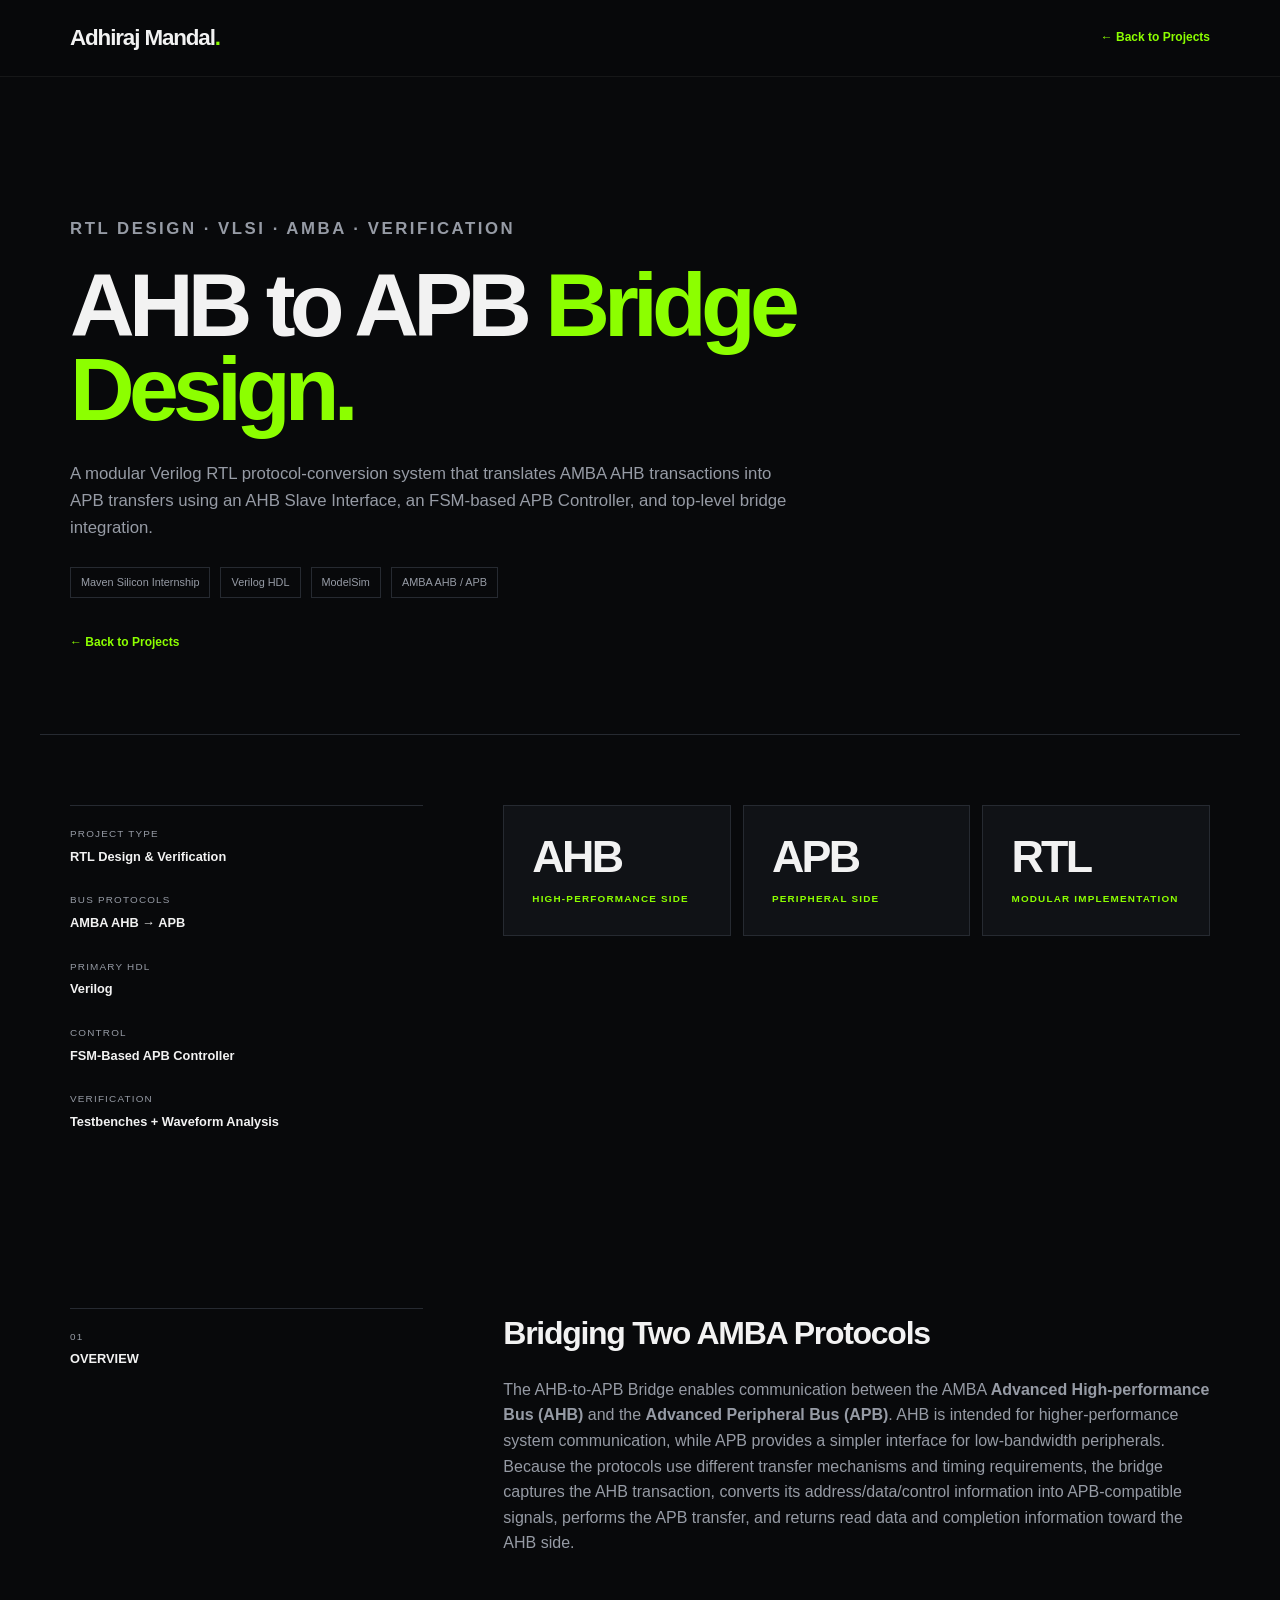
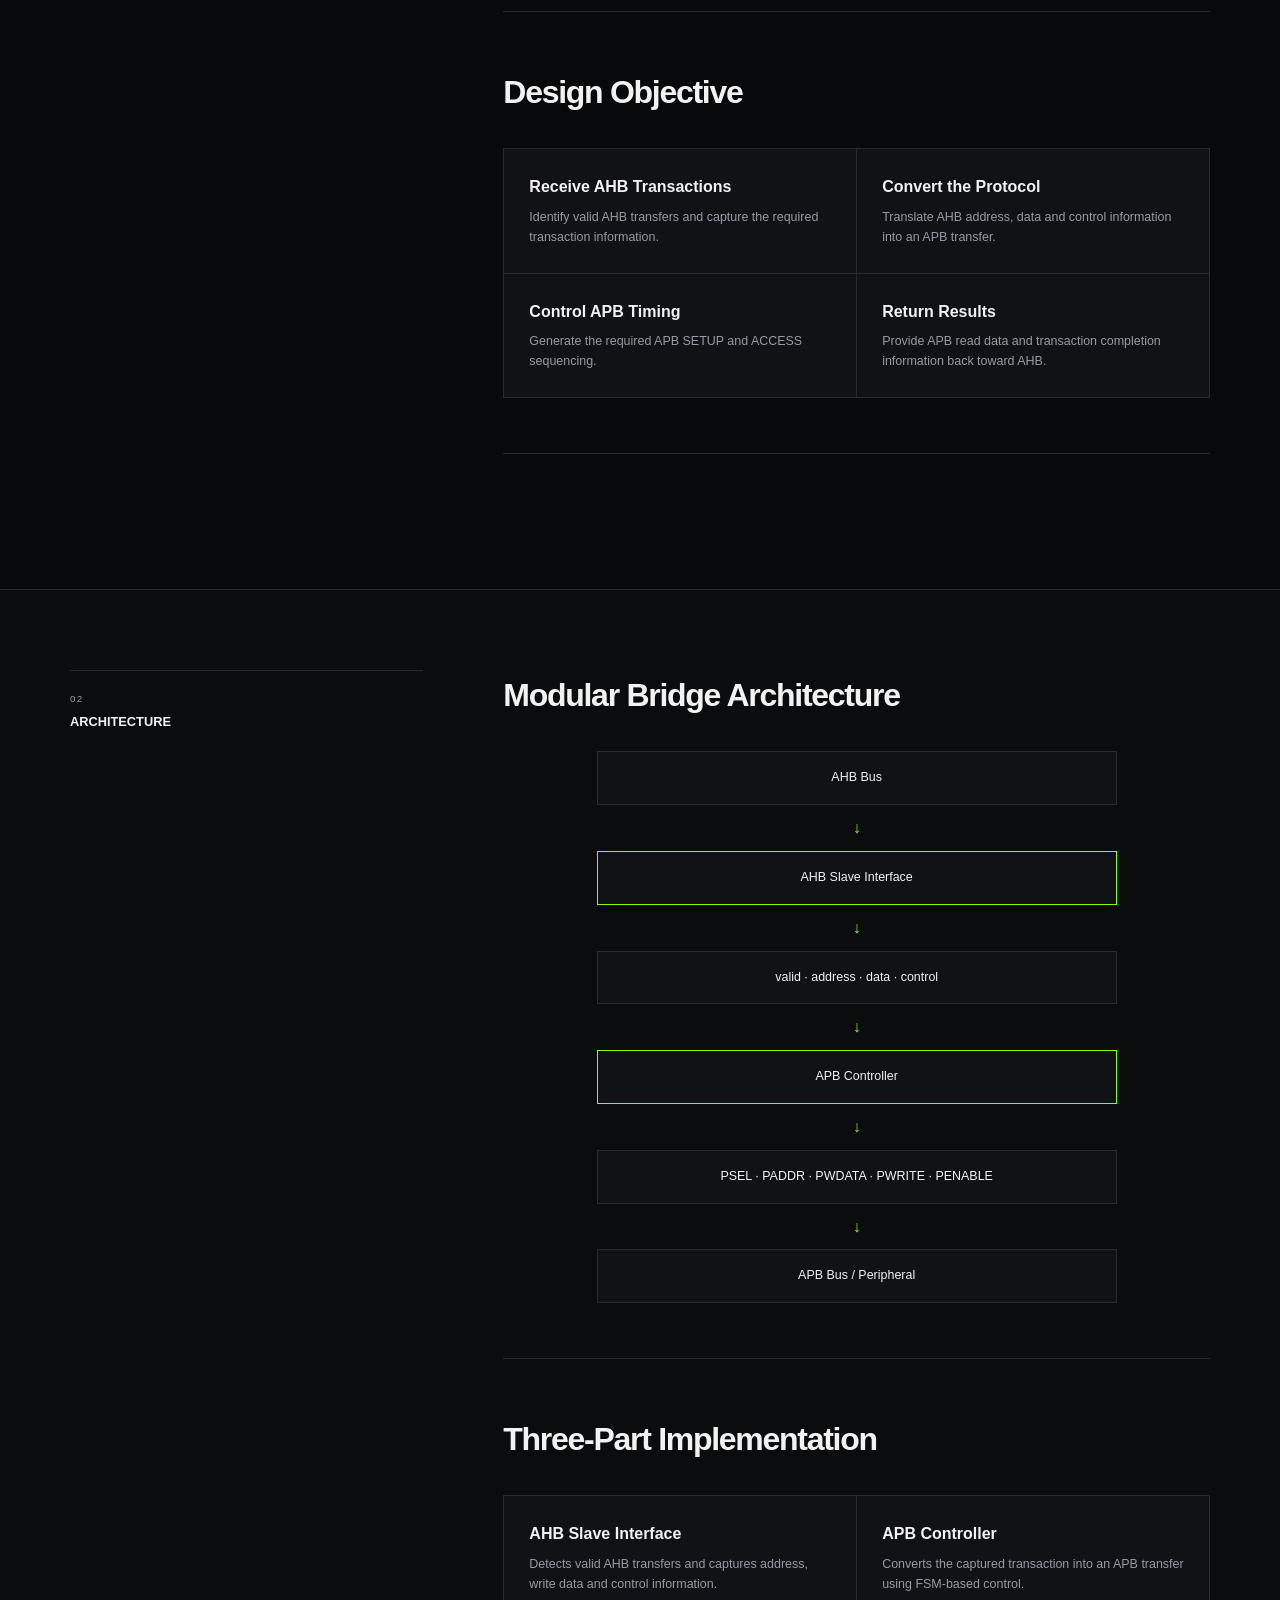
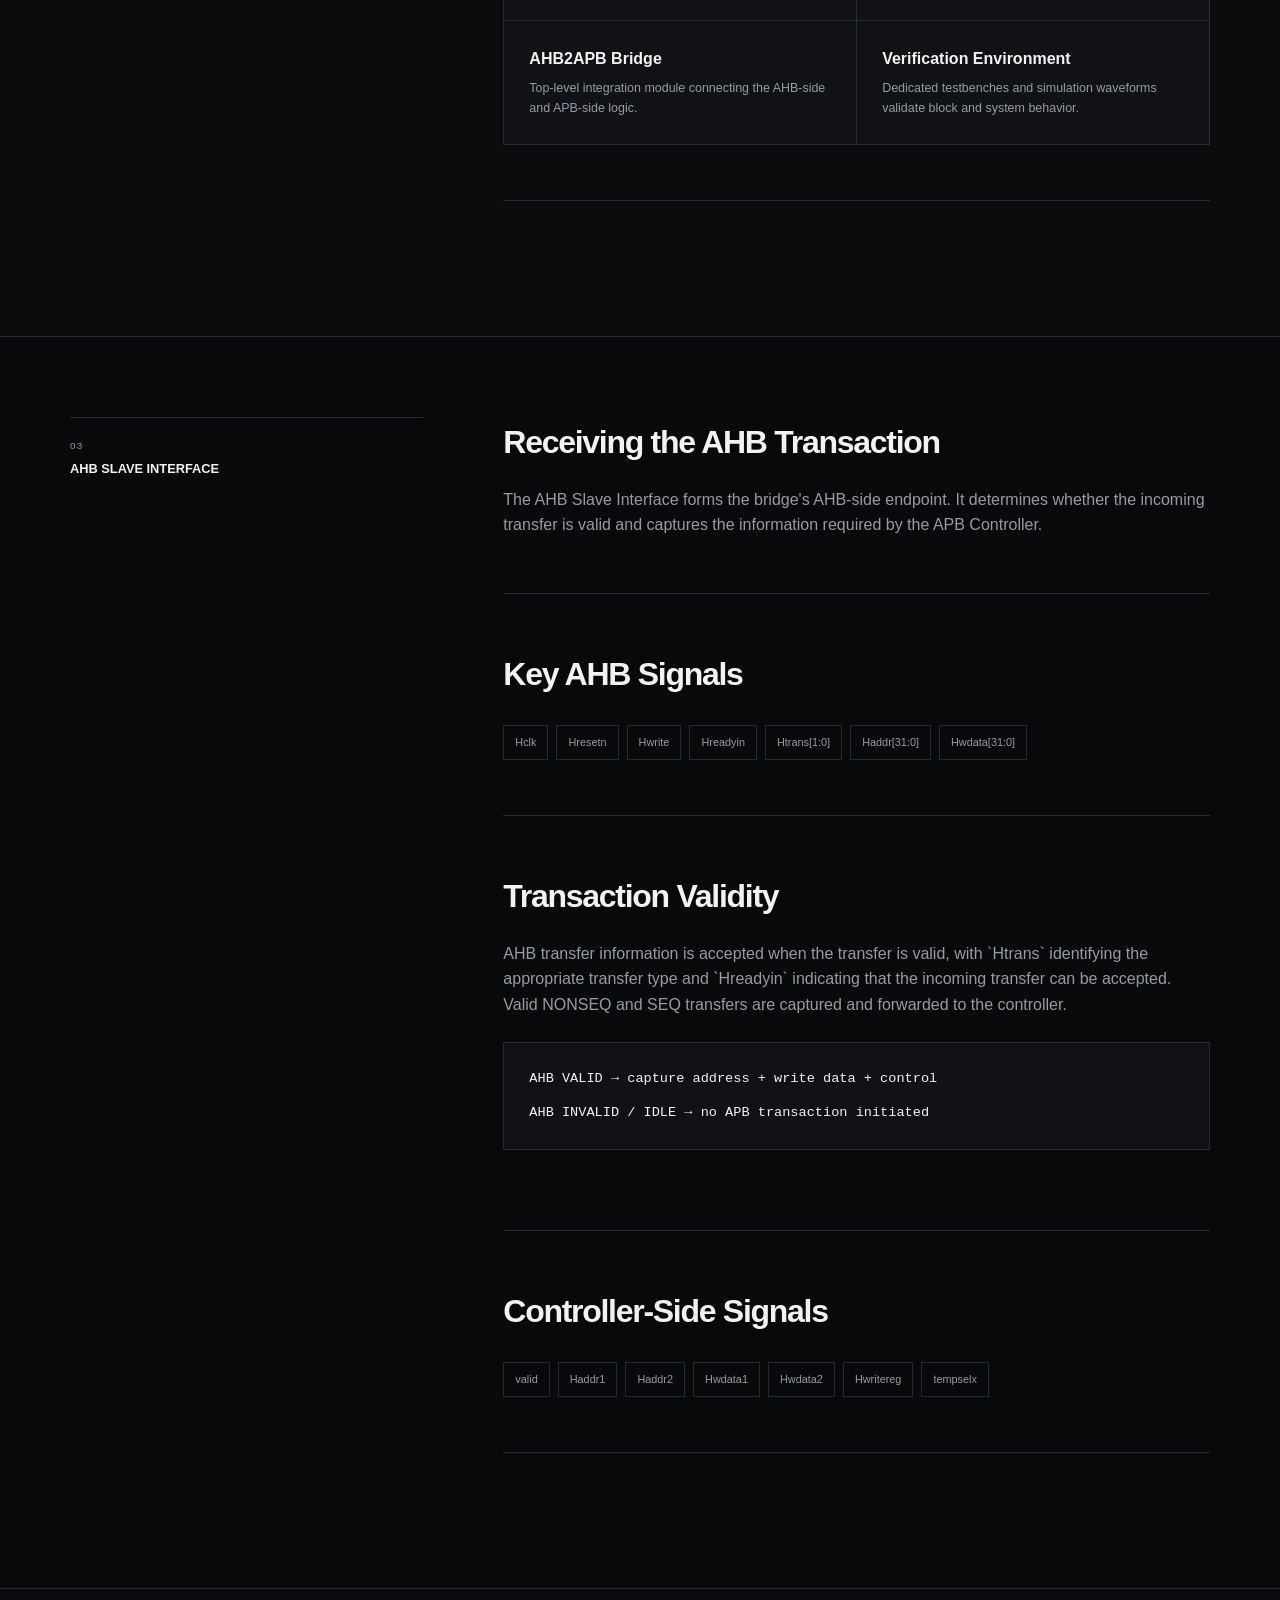
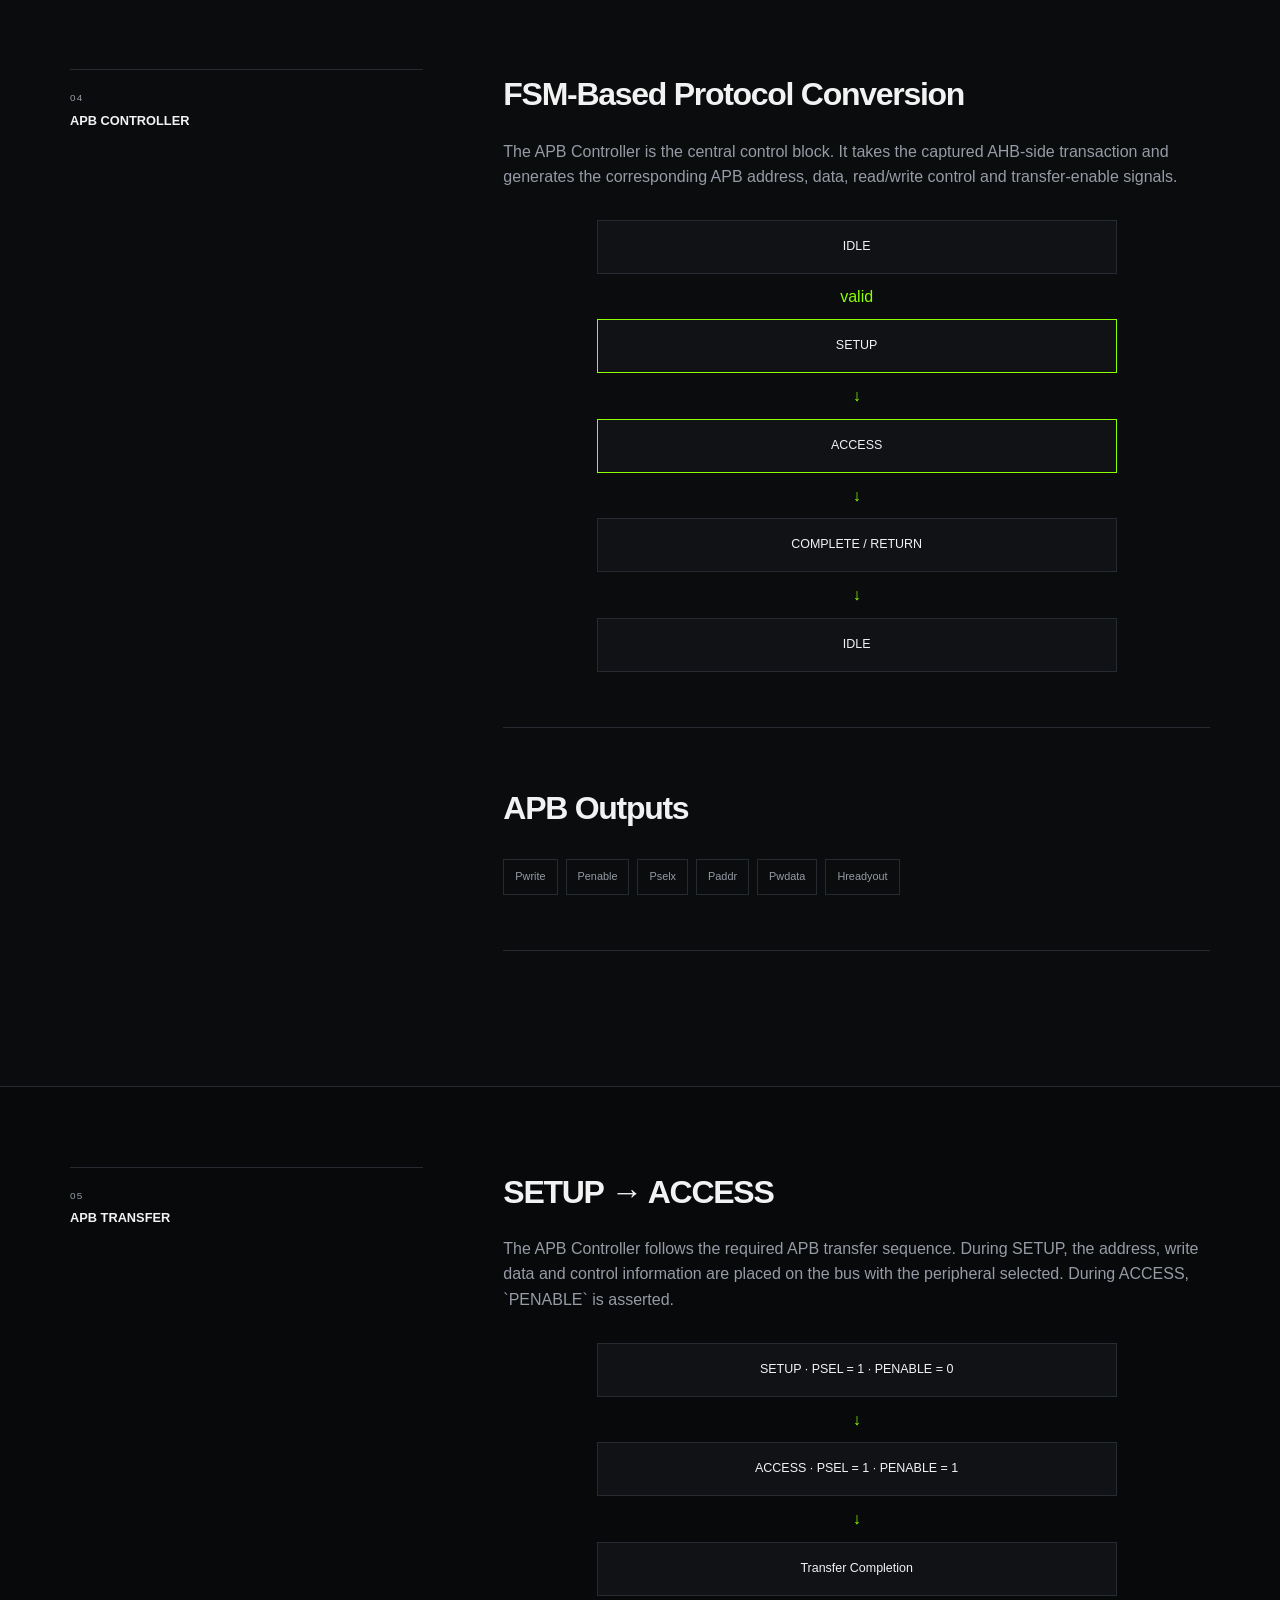
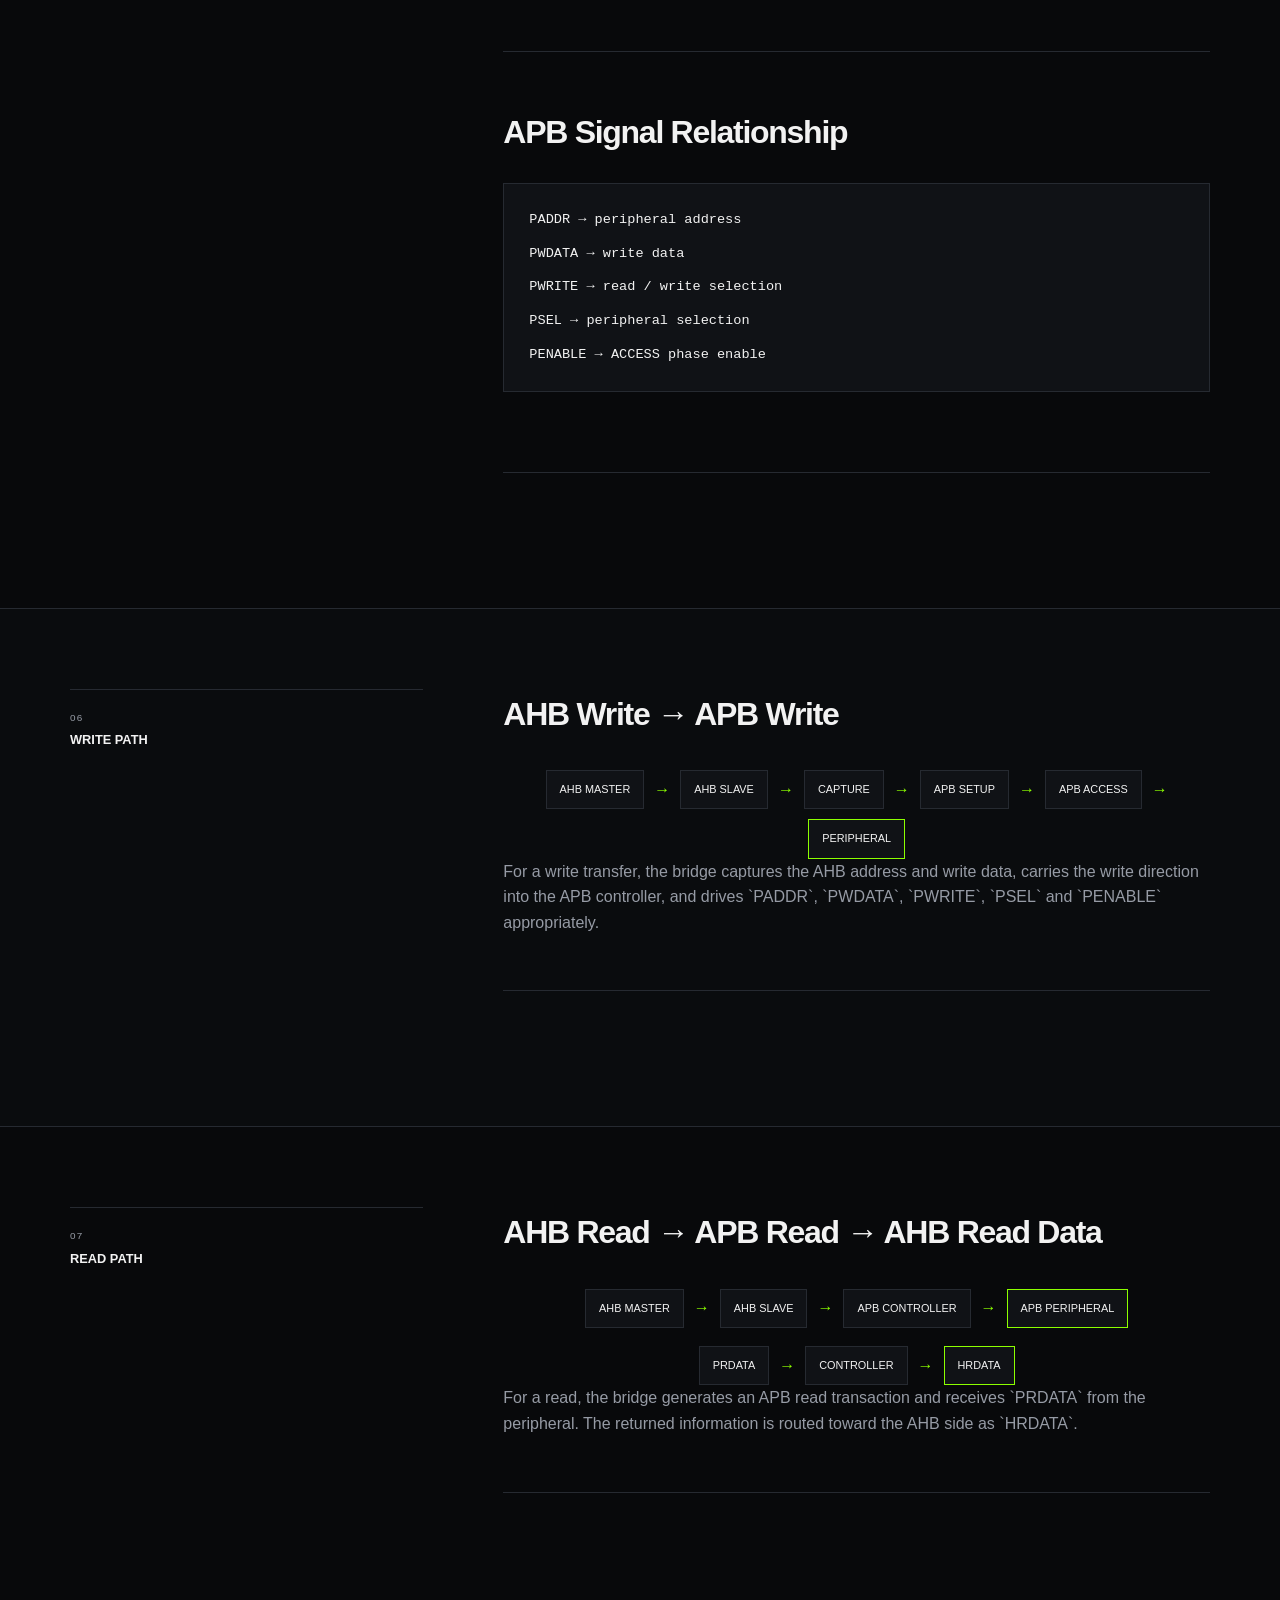
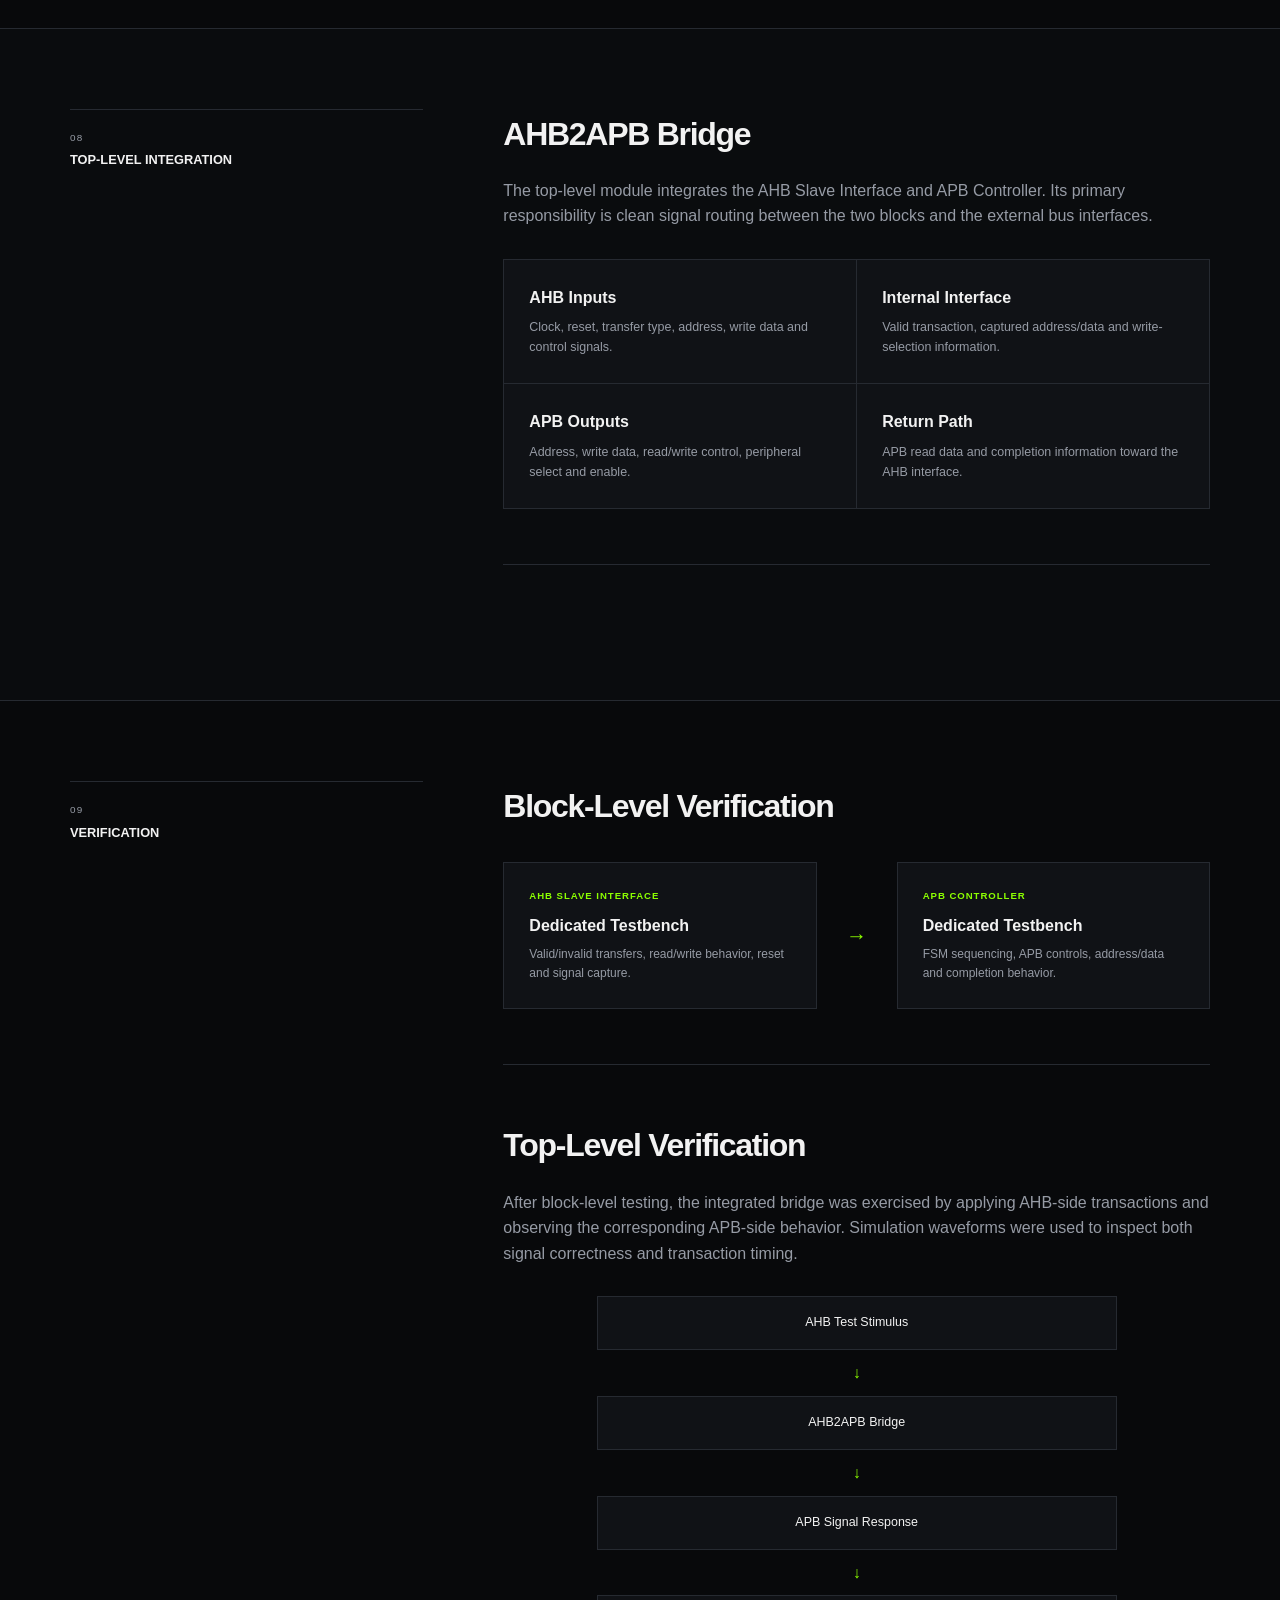
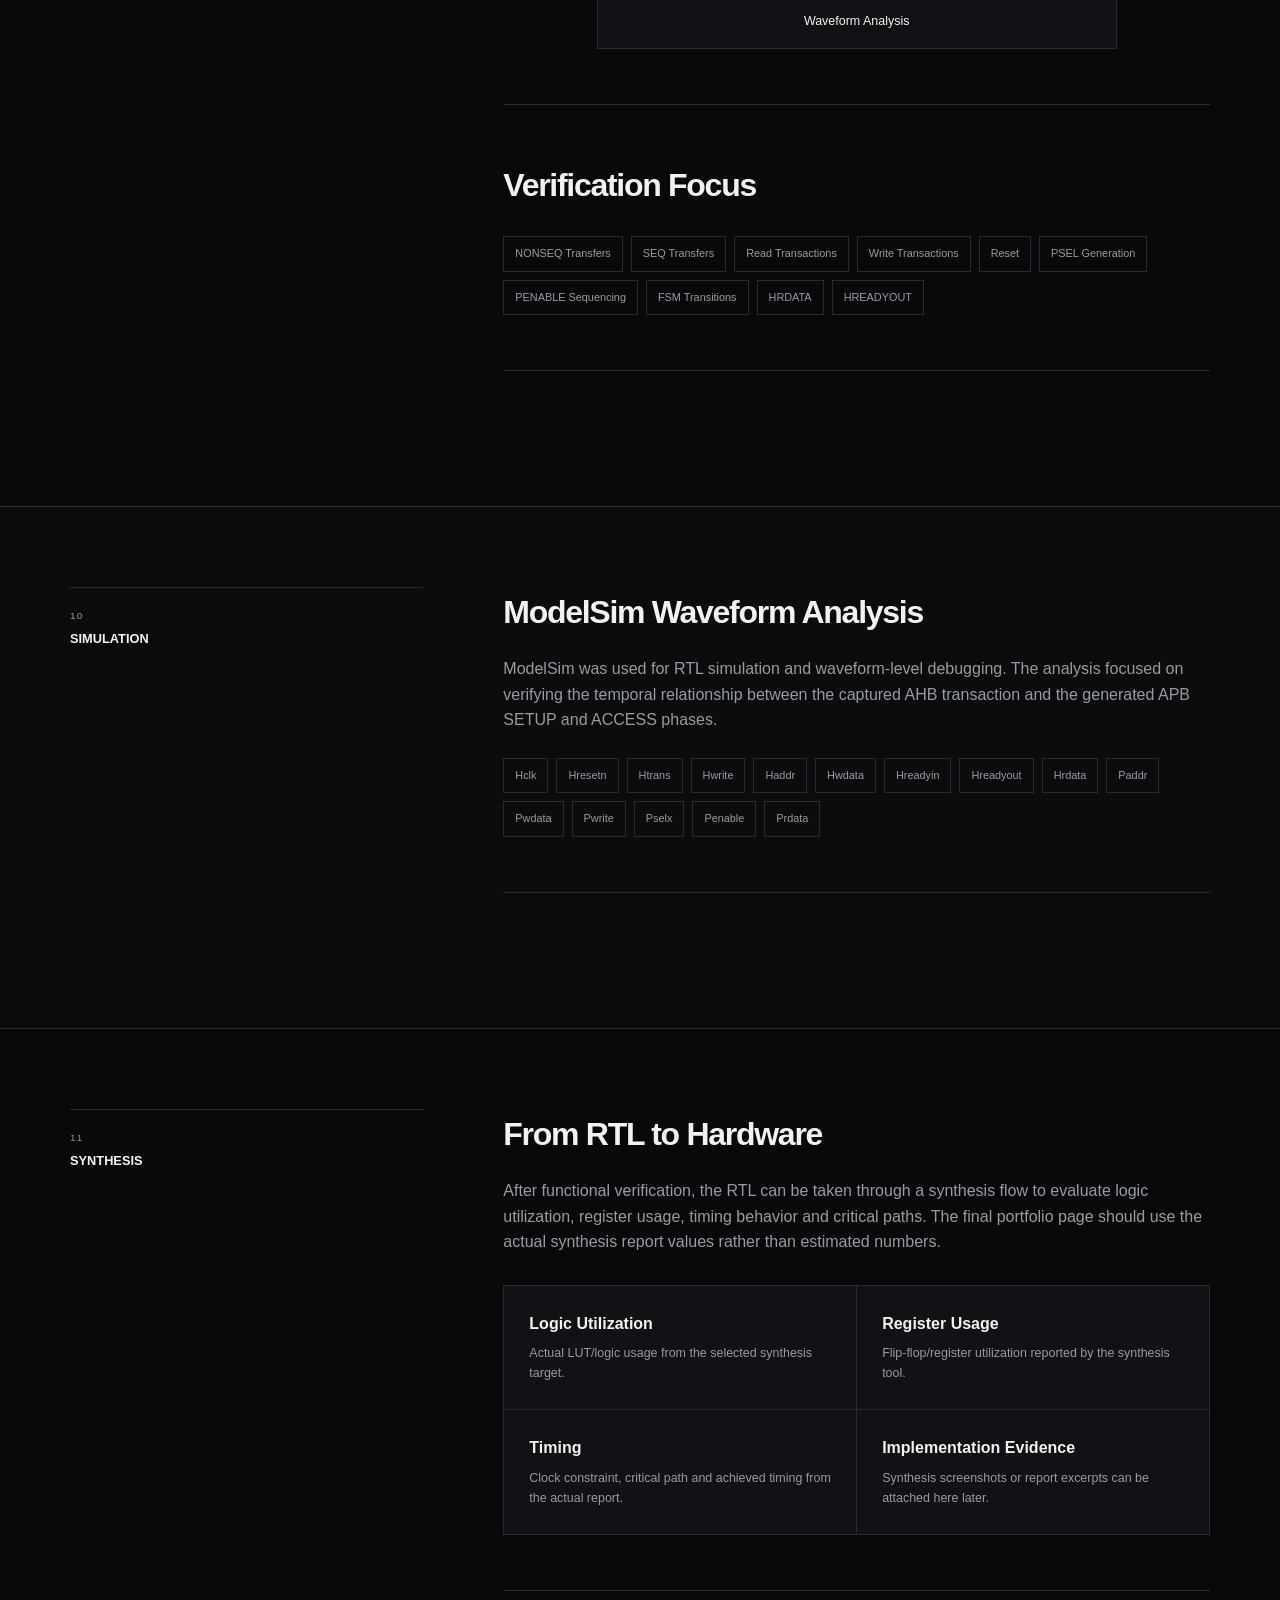
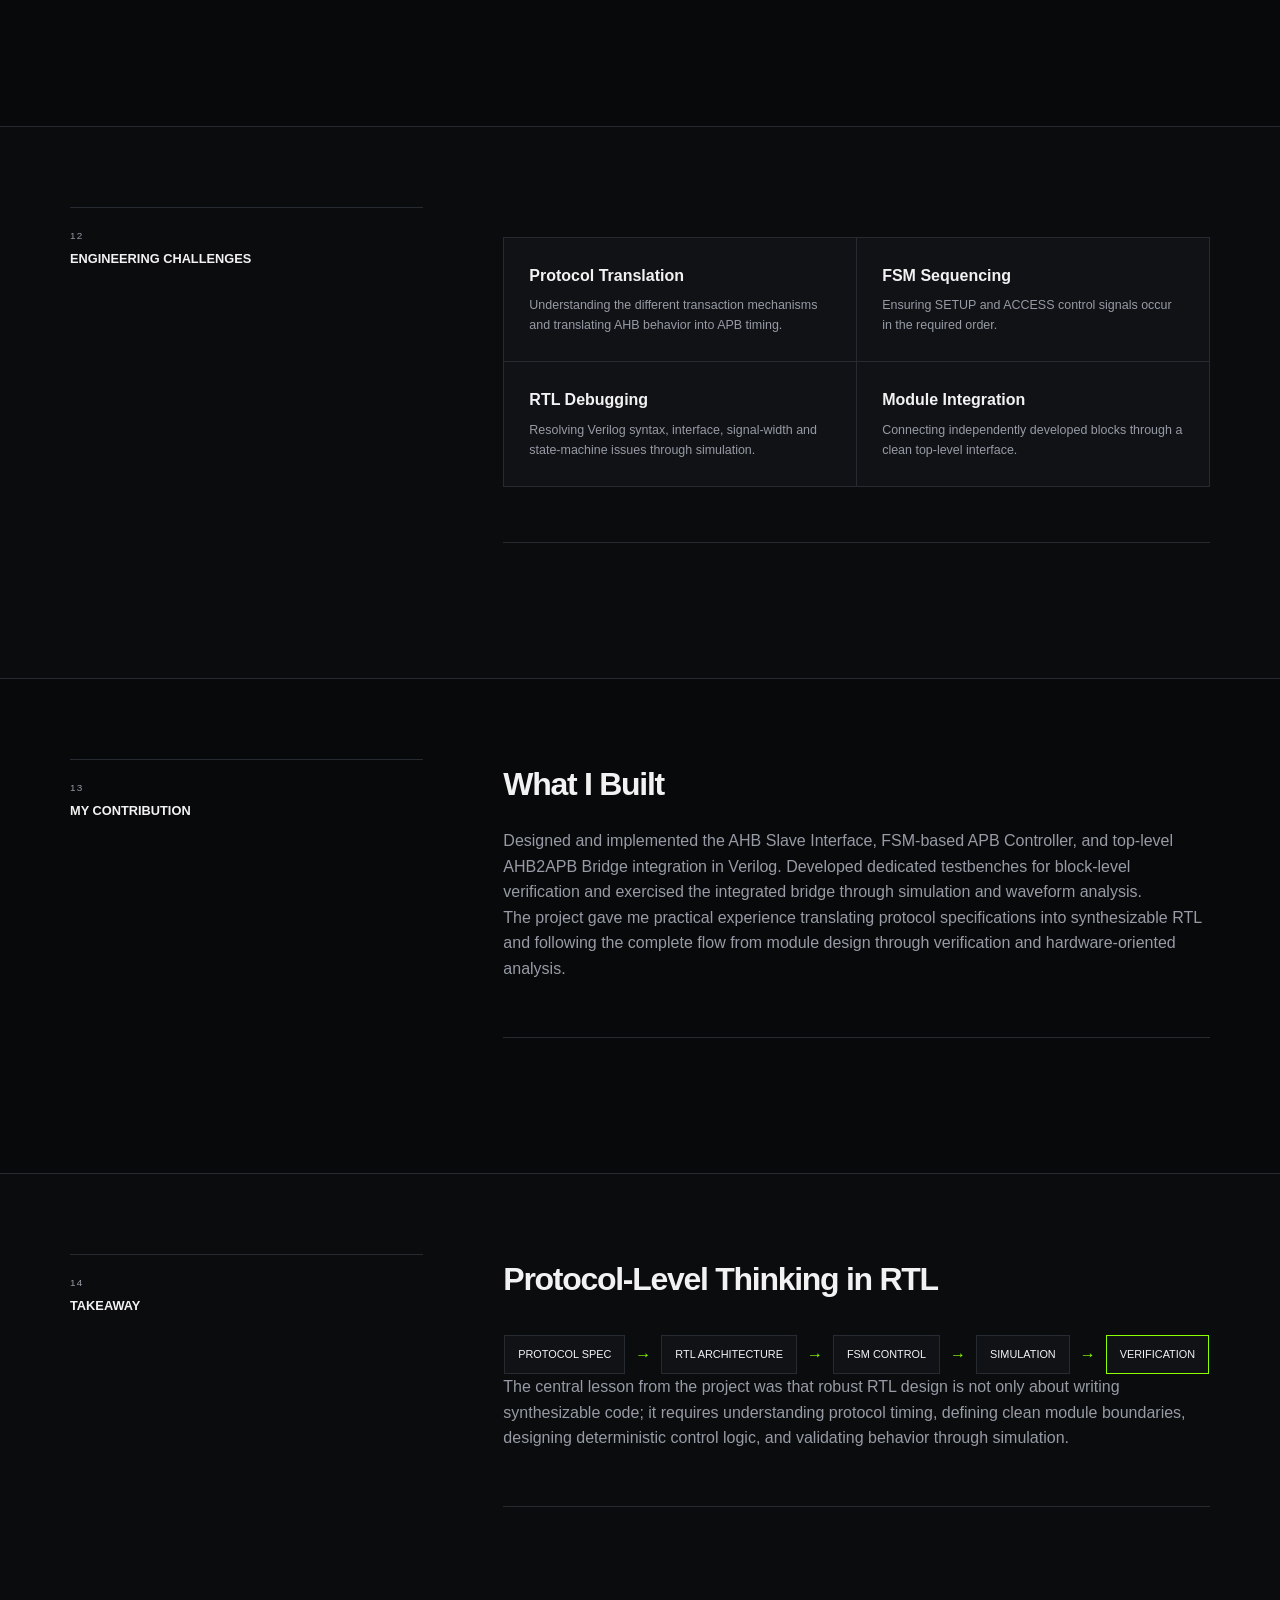
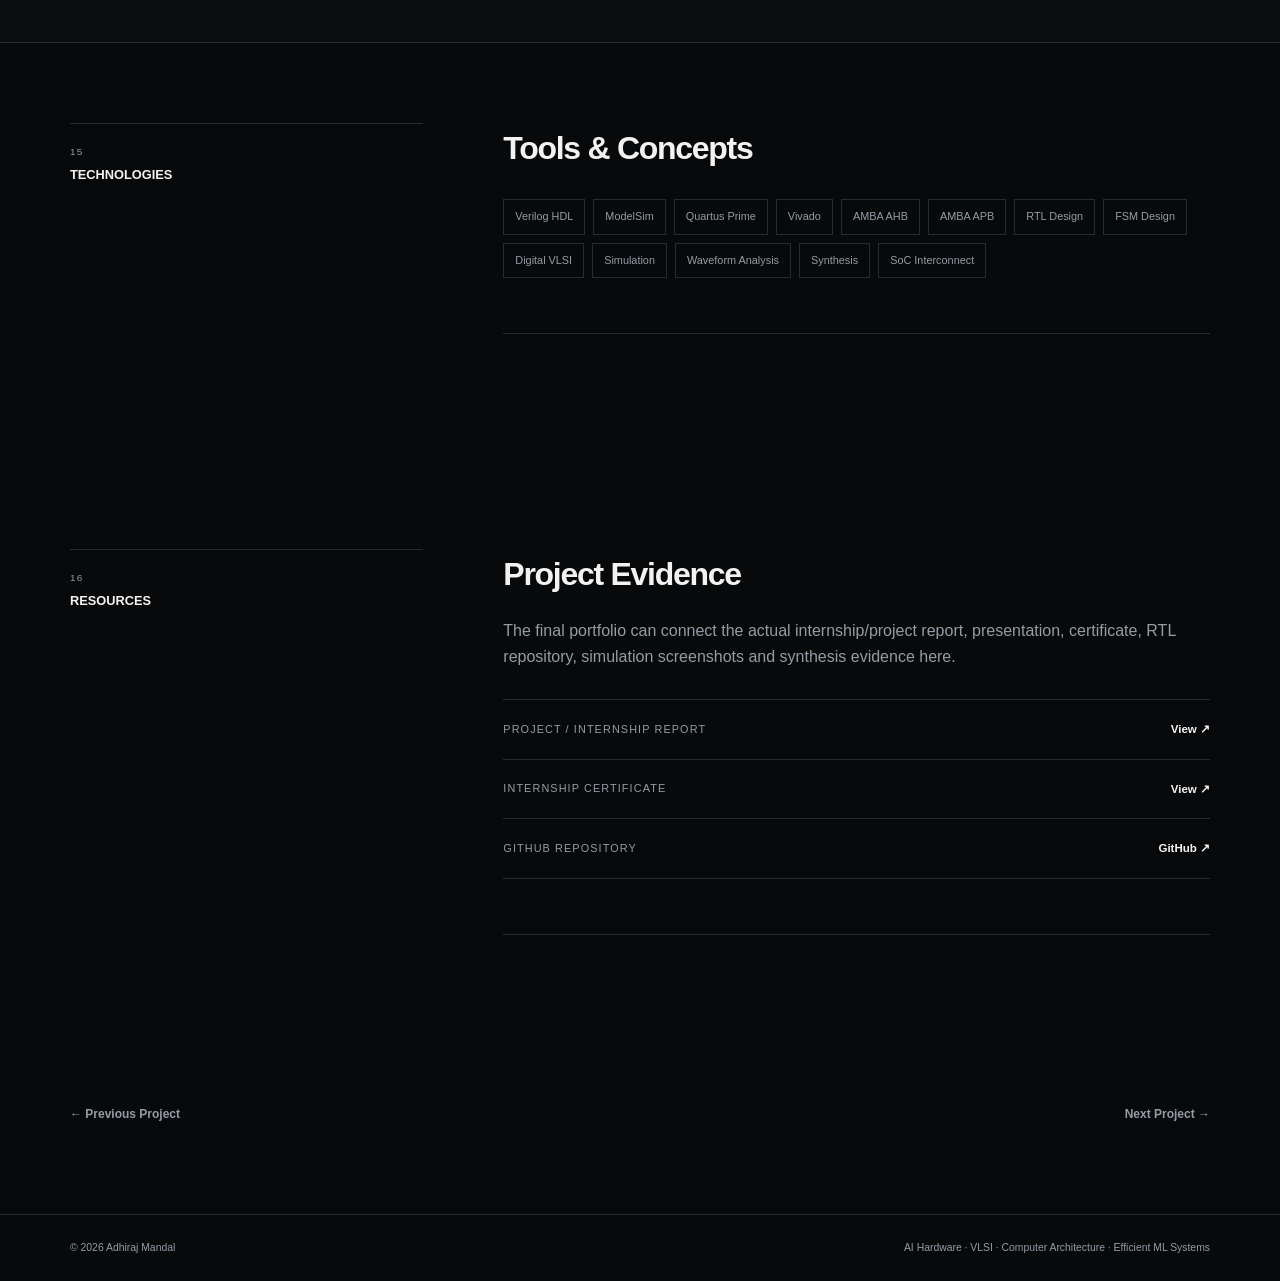
==== commit fec40929: "Update final MS portfolio website" ====
--- a/projects/ahb-apb-bridge.html
+++ b/projects/ahb-apb-bridge.html
@@ -483,11 +483,11 @@
                     synthesis evidence here.
                 </p>
                 <div class="resource-list">
-                    <a href="#" class="resource-item"><span>PROJECT / INTERNSHIP REPORT</span><strong>Coming soon ↗</strong></a>
-                    <a href="#" class="resource-item"><span>PRESENTATION</span><strong>Coming soon ↗</strong></a>
-                    <a href="#" class="resource-item"><span>INTERNSHIP CERTIFICATE</span><strong>Coming soon ↗</strong></a>
-                    <a href="#" class="resource-item"><span>GITHUB REPOSITORY</span><strong>Coming soon ↗</strong></a>
-                    <a href="#" class="resource-item"><span>SIMULATION / WAVEFORM GALLERY</span><strong>Coming soon ↗</strong></a>
+                    <a href="https://drive.google.com/file/d/12TwD09atja2MugsVkYSiRKcc1f1hbAL8/view?usp=drive_link" class="resource-item"><span>PROJECT / INTERNSHIP REPORT</span><strong>View ↗</strong></a>
+                    
+                    <a href="https://drive.google.com/file/d/1Lkb0jHkjDp0JgAyqnFx3kkn3EAbjnus0/view?usp=drive_link" class="resource-item"><span>INTERNSHIP CERTIFICATE</span><strong>View ↗</strong></a>
+                    <a href="https://github.com/Adhiraj-Mandal/ahb-apb-bridge" class="resource-item"><span>GITHUB REPOSITORY</span><strong>GitHub ↗</strong></a>
+                    
                 </div>
             </section>
         </article>
@@ -495,7 +495,7 @@
 </section>
 
 <section class="project-nav">
-    <a href="ai-asic-design-suite.html">← Previous Project</a>
+    <a href="ai-powered-asic-suite.html">← Previous Project</a>
     <a href="disease-predictor.html">Next Project →</a>
 </section>
 
